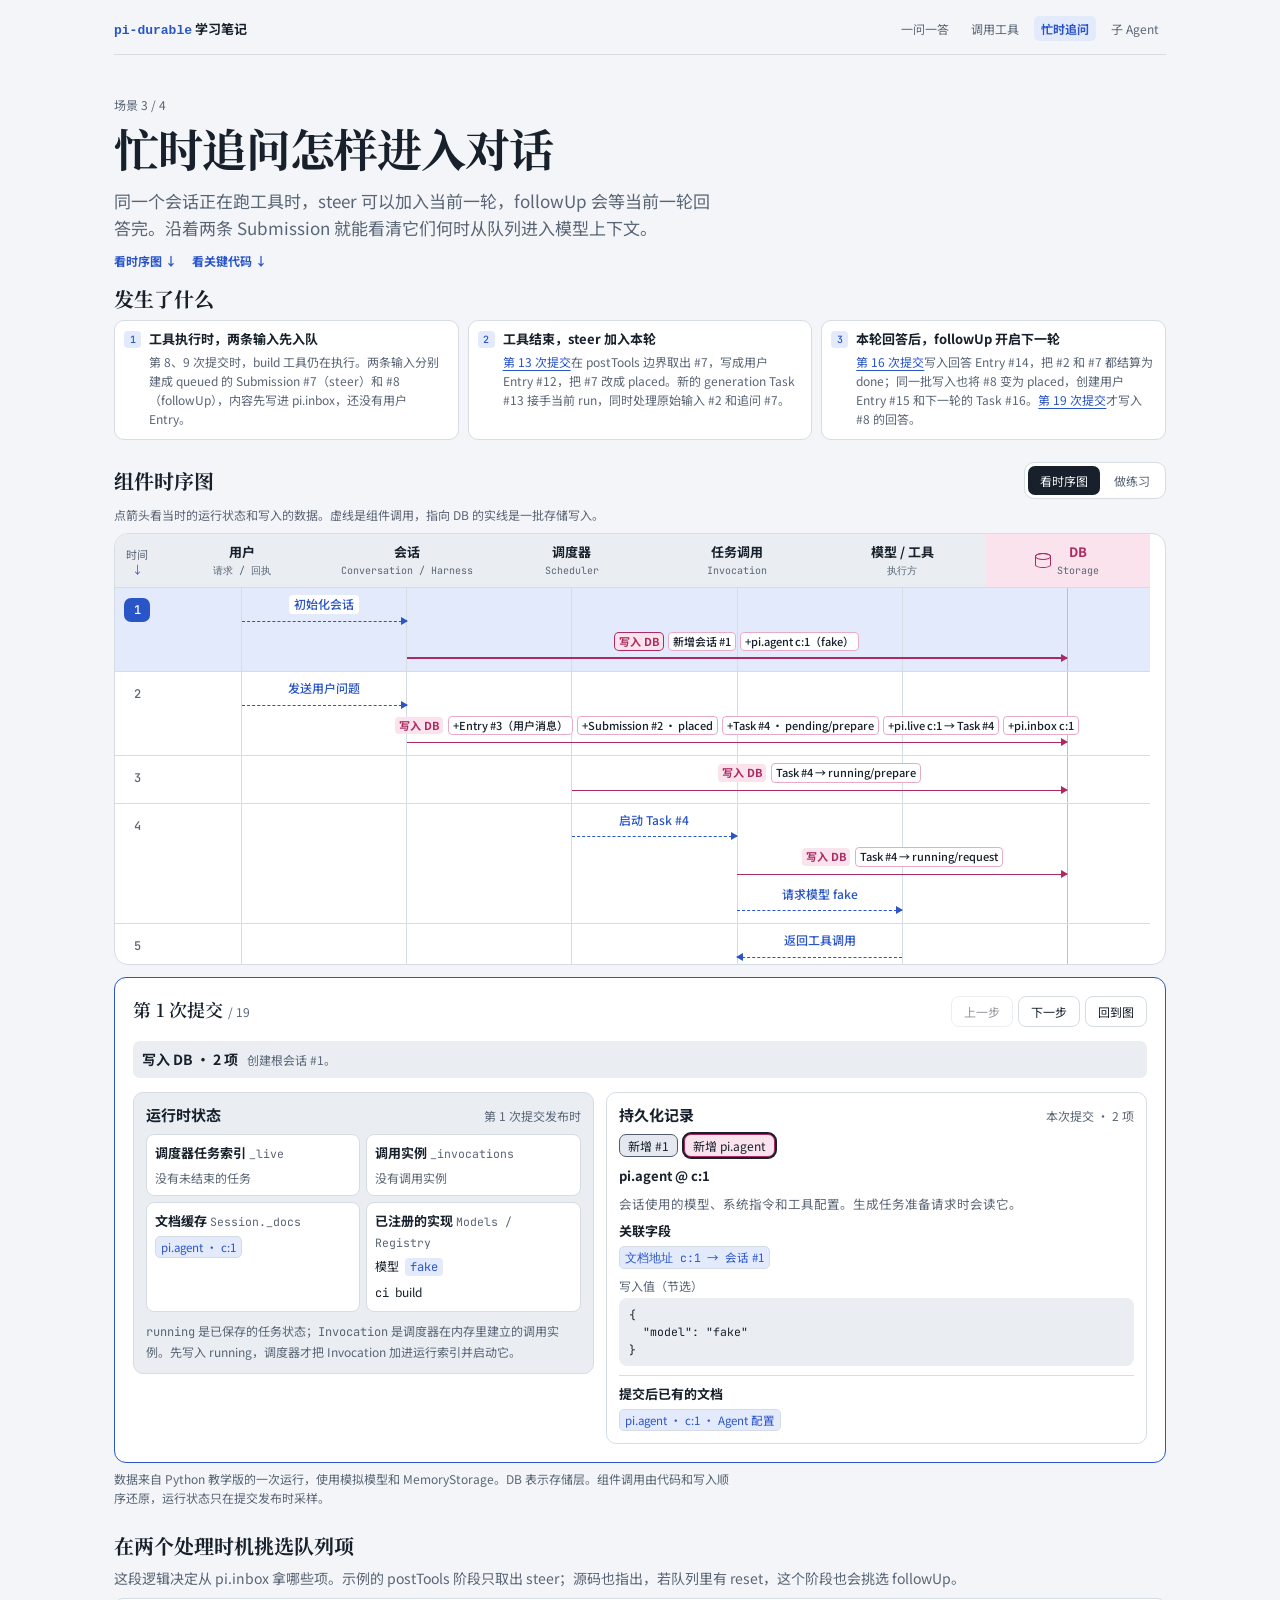
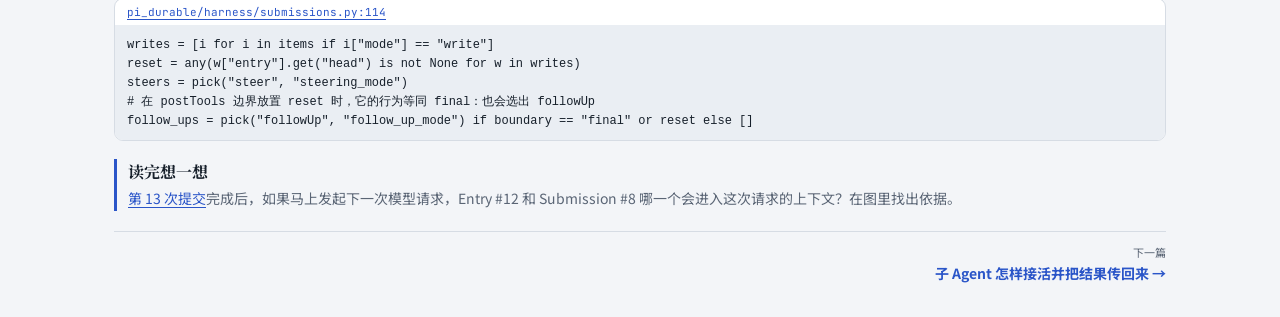
==== busy-inbox/index.html @ ad15a65d "Publish four pi-durable learning articles and component timelines" ====
<!doctype html>
<html lang="zh-CN">
<head>
  <meta charset="utf-8">
  <meta name="viewport" content="width=device-width, initial-scale=1">
  <meta name="description" content="同一个会话正在跑工具时，steer 可以加入当前一轮，followUp 会等当前一轮回答完。沿着两条 Submission 就能看清它们何时从队列进入模型上下文。">
  <title>忙时追问怎样进入对话 · pi-durable 学习笔记</title>
  <link rel="preconnect" href="https://fonts.googleapis.com">
  <link rel="preconnect" href="https://fonts.gstatic.com" crossorigin>
  <link rel="stylesheet" href="https://fonts.googleapis.com/css2?family=JetBrains+Mono:wght@400;500&family=Noto+Sans+SC:wght@400;500;700&family=Noto+Serif+SC:wght@600;700&display=swap">
  <link rel="stylesheet" href="../lesson.css">
  <script defer src="../lesson.js"></script>
</head>
<body data-scenario="inbox">
  <main class="app lesson">
    <div class="lesson-masthead">
      <a class="journey-title" href="../"><code>pi-durable</code> 学习笔记</a>
      <nav class="lesson-nav" aria-label="学习文章"><a href="../">一问一答</a><a href="../tool-call/">调用工具</a><a href="../busy-inbox/" aria-current="page">忙时追问</a><a href="../subagent/">子 Agent</a></nav>
    </div>
    <article>
      <header class="lesson-hero">
        <p class="lesson-count">场景 3 / 4</p>
        <h1>忙时追问怎样进入对话</h1>
        <p class="lesson-summary">同一个会话正在跑工具时，steer 可以加入当前一轮，followUp 会等当前一轮回答完。沿着两条 Submission 就能看清它们何时从队列进入模型上下文。</p>
        <div class="lesson-jumps"><a href="#timeline">看时序图 ↓</a><a href="#source">看关键代码 ↓</a></div>
      </header>
      <section class="lesson-story" aria-labelledby="story-heading">
        <h2 id="story-heading">发生了什么</h2>
        <ol><li><h3>工具执行时，两条输入先入队</h3><p>第 8、9 次提交时，build 工具仍在执行。两条输入分别建成 queued 的 Submission #7（steer）和 #8（followUp），内容先写进 pi.inbox，还没有用户 Entry。</p></li><li><h3>工具结束，steer 加入本轮</h3><p><a href="#timeline" data-act="article-step" data-q="13">第 13 次提交</a>在 postTools 边界取出 #7，写成用户 Entry #12，把 #7 改成 placed。新的 generation Task #13 接手当前 run，同时处理原始输入 #2 和追问 #7。</p></li><li><h3>本轮回答后，followUp 开启下一轮</h3><p><a href="#timeline" data-act="article-step" data-q="16">第 16 次提交</a>写入回答 Entry #14，把 #2 和 #7 都结算为 done；同一批写入也将 #8 变为 placed，创建用户 Entry #15 和下一轮的 Task #16。<a href="#timeline" data-act="article-step" data-q="19">第 19 次提交</a>才写入 #8 的回答。</p></li></ol>
      </section>
      <section class="lesson-timeline" id="timeline" aria-labelledby="timeline-heading">
        <div class="figure-head">
          <h2 id="timeline-heading">组件时序图</h2>
          <div class="seg" aria-label="时序图模式">
            <button type="button" data-act="mode" data-mode="learn" id="mode-learn">看时序图</button>
            <button type="button" data-act="mode" data-mode="quiz" id="mode-quiz">做练习</button>
          </div>
        </div>
        <p class="figure-guide">点箭头看当时的运行状态和写入的数据。虚线是组件调用，指向 DB 的实线是一批存储写入。</p>
        <div id="quiz"></div>
        <div class="flow-shell">
          <div id="sequence-scroll" class="sequence-scroll" role="region" aria-label="组件调用及 DB 写入时序" tabindex="0"><div class="sequence-inner" id="seq"></div></div>
          <div class="sequence-inspector" id="step-detail"></div>
        </div>
        <p class="source">数据来自 Python 教学版的一次运行，使用模拟模型和 MemoryStorage。DB 表示存储层。组件调用由代码和写入顺序还原，运行状态只在提交发布时采样。</p>
      </section>
      <section class="lesson-source" id="source" aria-labelledby="source-heading">
        <h2 id="source-heading">在两个处理时机挑选队列项</h2>
        <p>这段逻辑决定从 pi.inbox 拿哪些项。示例的 postTools 阶段只取出 steer；源码也指出，若队列里有 reset，这个阶段也会挑选 followUp。</p>
        <figure class="code-sample">
          <figcaption><a href="https://github.com/XingLiu0923/pi-durable-py/blob/7051583651d2053aea634a9970b3d3f05fd1b451/pi_durable/harness/submissions.py#L114-L118">pi_durable/harness/submissions.py:114</a></figcaption>
          <pre><code>writes = [i for i in items if i[&quot;mode&quot;] == &quot;write&quot;]
reset = any(w[&quot;entry&quot;].get(&quot;head&quot;) is not None for w in writes)
steers = pick(&quot;steer&quot;, &quot;steering_mode&quot;)
# 在 postTools 边界放置 reset 时，它的行为等同 final：也会选出 followUp
follow_ups = pick(&quot;followUp&quot;, &quot;follow_up_mode&quot;) if boundary == &quot;final&quot; or reset else []</code></pre>
        </figure>
      </section>
      <aside class="lesson-question">
        <h2>读完想一想</h2><p><a href="#timeline" data-act="article-step" data-q="13">第 13 次提交</a>完成后，如果马上发起下一次模型请求，Entry #12 和 Submission #8 哪一个会进入这次请求的上下文？在图里找出依据。</p>
      </aside>
      <nav class="lesson-footer" aria-label="继续学习"><a class="next-article" data-next-article href="../subagent/"><small>下一篇</small><strong>子 Agent 怎样接活并把结果传回来 →</strong></a></nav>
    </article>
  </main>
</body>
</html>
---- lesson.css ----
:root {
  --bg: #f3f5f8; --panel: #ffffff; --panel-2: #eaeef3; --zebra: #eceff4; --fg: #17202b; --muted: #5a6575; --line: #d6dce4; --msg: #7b8696;
  --accent: #2a55c8; --accent-soft: #e3eafb;
  --conv: #4f5c6e; --conv-soft: #e5e9ef; --conv-line: #bcc5d1;
  --sub: #a05a00; --sub-soft: #fbeedb; --sub-line: #e2be8a;
  --entry: #0b6f61; --entry-soft: #dcf1ec; --entry-line: #95cfc3;
  --task: #5240bd; --task-soft: #ebe8fb; --task-line: #bdb3ef;
  --doc: #ab2a61; --doc-soft: #fae3ec; --doc-line: #e8abc5;
  --ok: #1d7536; --ok-soft: #dff1e4; --bad: #b0261d; --bad-soft: #fae3e1;
  --font-ui: "Noto Sans SC", system-ui, -apple-system, "PingFang SC", "Microsoft YaHei", sans-serif;
  --font-display: "Noto Serif SC", "Songti SC", "STSong", serif;
  --font-mono: "JetBrains Mono", ui-monospace, SFMono-Regular, Menlo, Consolas, monospace;
  --axis: 26px; --card-h: 38px;
}
@media (prefers-color-scheme: dark) { :root:not([data-theme="light"]) {
  --bg: #10141a; --panel: #171d25; --panel-2: #1f2731; --zebra: #141a21; --fg: #e4e9f0; --muted: #99a5b4; --line: #2b3440; --msg: #7d8a9b;
  --accent: #8ba7ff; --accent-soft: #1d2947;
  --conv: #a9b3c0; --conv-soft: #232b36; --conv-line: #3d4756;
  --sub: #f0b35c; --sub-soft: #36290f; --sub-line: #6b4f22;
  --entry: #4cc4ae; --entry-soft: #112f29; --entry-line: #22594f;
  --task: #ab9dff; --task-soft: #251f43; --task-line: #463d7c;
  --doc: #f27caa; --doc-soft: #391a28; --doc-line: #6c2e4a;
  --ok: #72d28f; --ok-soft: #14301f; --bad: #ff8c82; --bad-soft: #391917; color-scheme: dark; } }
:root[data-theme="dark"] {
  --bg: #10141a; --panel: #171d25; --panel-2: #1f2731; --zebra: #141a21; --fg: #e4e9f0; --muted: #99a5b4; --line: #2b3440; --msg: #7d8a9b;
  --accent: #8ba7ff; --accent-soft: #1d2947;
  --conv: #a9b3c0; --conv-soft: #232b36; --conv-line: #3d4756;
  --sub: #f0b35c; --sub-soft: #36290f; --sub-line: #6b4f22;
  --entry: #4cc4ae; --entry-soft: #112f29; --entry-line: #22594f;
  --task: #ab9dff; --task-soft: #251f43; --task-line: #463d7c;
  --doc: #f27caa; --doc-soft: #391a28; --doc-line: #6c2e4a;
  --ok: #72d28f; --ok-soft: #14301f; --bad: #ff8c82; --bad-soft: #391917; color-scheme: dark; }

* { box-sizing: border-box; }
body { background: var(--bg); color: var(--fg); font-family: var(--font-ui); font-size: 14px; line-height: 1.6; }
body::before { content: ""; position: fixed; inset: 0 0 auto; height: env(safe-area-inset-top, 0px); z-index: 10; background: var(--bg); }
button { font: inherit; color: inherit; }
.app { max-width: 1360px; margin: 0 auto; padding-left: max(16px, env(safe-area-inset-left, 0px)); padding-right: max(16px, env(safe-area-inset-right, 0px)); padding-block: 22px 56px; }
.top { display: grid; gap: 14px; margin-bottom: 16px; }
.top h1 { font-family: var(--font-display); font-weight: 700; font-size: 28px; line-height: 1.25; margin: 0; text-wrap: balance; }
.lede { margin: 4px 0 0; color: var(--muted); max-width: 72ch; }
.controls { display: flex; flex-wrap: wrap; gap: 10px 16px; align-items: center; }
.seg { display: inline-flex; flex-wrap: wrap; border: 1px solid var(--line); border-radius: 10px; padding: 3px; background: var(--panel); gap: 2px; }
.seg button { border: 0; background: transparent; padding: 5px 12px; border-radius: 7px; cursor: pointer; color: var(--muted); }
.seg button[aria-pressed="true"] { background: var(--fg); color: var(--bg); }
button:focus-visible { outline: 2px solid var(--accent); outline-offset: 2px; }
.howto { display: flex; flex-wrap: wrap; gap: 6px 18px; font-size: 12.5px; color: var(--muted); }
.howto span { display: inline-flex; gap: 6px; align-items: center; }
.sw { width: 22px; height: 12px; border-radius: 4px; display: inline-block; border: 1px solid var(--task); }
.sw.new { background: var(--task-soft); } .sw.upd { background: var(--panel); } .sw.ret { border-style: dashed; border-color: var(--msg); background: transparent; }

.intro { margin: 0 0 14px; color: var(--fg); max-width: 90ch; }
.quiz { background: var(--panel); border: 1px solid var(--line); border-radius: 14px; padding: 14px 16px; display: grid; gap: 10px; margin-bottom: 16px; }
.qhead { display: flex; flex-wrap: wrap; gap: 6px 14px; color: var(--muted); font-size: 12.5px; }
.qprompt { margin: 0; font-size: 16px; font-weight: 500; max-width: 80ch; }
.opts { display: grid; gap: 6px; max-width: 80ch; }
.opt { display: flex; gap: 8px; align-items: flex-start; border: 1px solid var(--line); background: var(--panel); border-radius: 9px; padding: 6px 10px; cursor: pointer; }
.opt input { margin-top: 5px; }
.opt.right { border-color: var(--ok); background: var(--ok-soft); }
.opt.wrong { border-color: var(--bad); background: var(--bad-soft); }
.err { color: var(--bad); font-size: 13px; margin: 0; }
.fb { border-radius: 10px; padding: 9px 12px; max-width: 80ch; font-size: 13.5px; border: 1px solid; }
.fb.ok { background: var(--ok-soft); border-color: var(--ok); } .fb.no { background: var(--bad-soft); border-color: var(--bad); }
.fb b { font-weight: 500; }
.row { display: flex; gap: 8px; flex-wrap: wrap; align-items: center; }
.btn { border: 1px solid var(--line); background: var(--panel); border-radius: 8px; padding: 5px 12px; cursor: pointer; }
.btn:hover { border-color: var(--muted); }
.btn.primary { background: var(--fg); color: var(--bg); border-color: var(--fg); }
.hint { color: var(--muted); font-size: 13px; }

.c0 { --lc: var(--conv-line); --hc: var(--conv); --hs: var(--conv-soft); }
.c1 { --lc: var(--sub-line); --hc: var(--sub); --hs: var(--sub-soft); }
.c2 { --lc: var(--entry-line); --hc: var(--entry); --hs: var(--entry-soft); }
.c3 { --lc: var(--task-line); --hc: var(--task); --hs: var(--task-soft); }
.c4 { --lc: var(--doc-line); --hc: var(--doc); --hs: var(--doc-soft); }
.det { grid-column: 1 / -1; background: var(--panel); border: 1px solid var(--line); border-radius: 12px; margin: 4px 0 12px; padding: 14px 16px; display: grid; gap: 10px; position: relative; z-index: 4; }
.det .dh { display: flex; flex-wrap: wrap; gap: 6px 12px; align-items: baseline; }
.det .dh b { font-family: var(--font-display); font-weight: 600; font-size: 16px; }
.det .dh span { color: var(--muted); font-size: 12.5px; }
.det .note { margin: 0; max-width: 95ch; }
.det .atoms { display: flex; flex-wrap: wrap; gap: 6px; align-items: center; font-size: 12.5px; }
.atom { border: 1px solid var(--hc); background: var(--panel); color: var(--fg); border-radius: 7px; padding: 1px 8px; cursor: pointer; font-size: 12px; }
.atom.new { background: var(--hs); } .atom.ret { border-style: dashed; border-color: var(--msg); color: var(--muted); }
.atom.on { box-shadow: 0 0 0 2px var(--fg); }
.det .what { font-weight: 500; }
.det .tip { color: var(--muted); font-size: 12.5px; margin: 0; }
.cols { display: grid; grid-template-columns: repeat(auto-fit, minmax(260px, 1fr)); gap: 12px; }
.cols .lb { font-size: 12px; color: var(--muted); margin-bottom: 3px; }
pre { margin: 0; font-family: var(--font-mono); font-size: 11.5px; line-height: 1.5; white-space: pre-wrap; overflow-wrap: anywhere; background: var(--panel-2); border-radius: 8px; padding: 8px 10px; }
[hidden] { display: none !important; }
.source { margin: 6px 0 0; color: var(--muted); font-size: 12px; max-width: 88ch; }
@media (max-width: 540px) { .app { padding-inline: 8px; } }
.inspector { padding: clamp(10px, 2cqw, 18px); min-width: 0; gap: 14px; border-color: var(--accent); }
.inspector-header, .pane-title, .record-title { display: flex; justify-content: space-between; align-items: baseline; gap: 8px 14px; flex-wrap: wrap; }
.inspector-header > div:first-child { flex: 1 1 380px; }
.inspector-header h2 { margin: 0 0 3px; font: 600 18px/1.4 var(--font-display); }
.inspector-header h2 span, .pane-title > span, .record-title > span { color: var(--muted); font: 400 12px/1.5 var(--font-ui); }
.inspector-header p { margin: 0; color: var(--muted); max-width: 83ch; }
.observer-nav { display: flex; flex-wrap: wrap; align-items: center; gap: 5px; }
.observer-nav button { font-size: 12px; }
.observer-nav button:disabled { opacity: .46; cursor: default; }
.observe-grid { display: grid; grid-template-columns: minmax(0, .92fr) minmax(0, 1.08fr); align-items: start; gap: 12px; }
.observe-pane { min-width: 0; display: grid; align-content: start; gap: 9px; border: 1px solid var(--line); border-radius: 10px; padding: 12px; }
.runtime-pane { background: var(--panel-2); }
.storage-pane { background: var(--panel); }
.pane-title h3 { margin: 0; font-size: 15px; font-weight: 700; }
.inspector h4 { margin: 0; font-size: 13px; font-weight: 700; }
.inspector h4 code { font-size: 11.5px; font-weight: 400; color: var(--muted); }
.inspector code { font-family: var(--font-mono); overflow-wrap: anywhere; }
.inspector :is(.muted, .micro, .pane-note, .model-names) { margin: 0; font-size: 12px; }
.inspector :is(.muted, .micro, .pane-note) { color: var(--muted); }
.runtime-grid { display: grid; gap: 6px; grid-template-columns: repeat(2, minmax(0, 1fr)); }
.runtime-item { min-width: 0; border: 1px solid var(--line); background: var(--panel); padding: 8px; border-radius: 8px; display: grid; align-content: start; gap: 4px; }
.runtime-item ul { margin: 0; list-style: none; padding: 0; display: grid; gap: 4px; }
.runtime-item li { display: flex; gap: 3px 6px; align-items: baseline; flex-wrap: wrap; font-size: 12px; overflow-wrap: anywhere; }
.model-names code { background: var(--accent-soft); color: var(--accent); padding: 1px 5px; margin-left: 3px; border-radius: 4px; }
.ref-list { display: flex; flex-wrap: wrap; gap: 5px; }
.ref, .cache-key { box-sizing: border-box; max-width: 100%; display: inline-flex; align-items: baseline; flex-wrap: wrap; gap: 2px 6px; font-size: 11.5px; }
.ref { border: 1px solid var(--line); background: var(--accent-soft); color: var(--accent); border-radius: 5px; padding: 1px 5px; text-align: left; cursor: pointer; overflow-wrap: anywhere; }
.ref:hover { border-color: var(--accent); }
.record-view { min-width: 0; display: grid; gap: 7px; }
.record-view:focus-visible { outline: 2px solid var(--accent); outline-offset: 3px; border-radius: 4px; }
.record-view .cols { grid-template-columns: repeat(auto-fit, minmax(min(100%, 185px), 1fr)); }
.relations, .document-links { display: grid; gap: 4px; }
.document-links { border-top: 1px solid var(--line); padding-top: 8px; }
@container (max-width: 700px) { .observe-grid { grid-template-columns: 1fr; } }
@container (max-width: 380px) { .runtime-grid { grid-template-columns: 1fr; } }
.flow-shell { container-type: inline-size; --gutter: 44px; display: grid; gap: 12px; }
.sequence-scroll { border: 1px solid var(--line); border-radius: 14px; overflow: auto; max-height: max(290px, 48vh); background: var(--panel); scrollbar-gutter: stable; }
.sequence-inner { min-width: 330px; }
.sequence-head, .sequence-group { display: grid; grid-template-columns: var(--gutter) minmax(0, 1fr); }
.sequence-head { position: sticky; inset-block-start: 0; z-index: 5; border-bottom: 1px solid var(--line); background: var(--panel-2); }
.message-grid, .message-row { display: grid; grid-template-columns: repeat(6, minmax(0, 1fr)); }
.sequence-time { color: var(--muted); font-size: 11px; display: grid; justify-items: center; align-content: center; gap: 1px; }
.sequence-time span { color: var(--accent); line-height: 1; }
.participant { padding: 10px 4px; min-width: 0; text-align: center; display: flex; justify-content: center; align-items: center; gap: 6px; }
.participant strong, .participant small { display: block; line-height: 1.25; }
.participant strong { font-weight: 700; font-size: 13px; }
.participant small { margin-top: 4px; overflow-wrap: anywhere; color: var(--muted); font: 10px/1.3 var(--font-mono); }
.participant-short { display: none; }
.participant-storage { color: var(--doc); background: var(--doc-soft); }
.db-icon { position: relative; height: 15px; width: 16px; flex: 0 0 16px; border: 1px solid currentColor; border-radius: 50% / 20%; }
.db-icon::after { position: absolute; content: ""; height: 5px; top: -1px; left: -1px; right: -1px; border: 1px solid currentColor; border-radius: 50%; }
.sequence-group:not(:last-child) { border-bottom: 1px solid var(--line); }
.sequence-group.current-group { background: var(--accent-soft); }
.step-gutter { display: flex; justify-content: center; align-items: flex-start; padding-top: 10px; }
.step-number { display: grid; place-items: center; min-width: 26px; height: 24px; padding: 0 4px; font: 500 12px/1 var(--font-mono); color: var(--muted); }
.current-group .step-number { border-radius: 7px; background: var(--accent); color: var(--panel); }
.group-messages { position: relative; padding-block: 3px 6px; display: grid; gap: 0; }
.lifelines { position: absolute; inset: 0; pointer-events: none; }
.lifelines span { background: linear-gradient(var(--line), var(--line)) center / 1px 100% no-repeat; }
.lifelines .storage-lifeline { background-image: linear-gradient(var(--doc-line), var(--doc-line)); }
.message-row { position: relative; }
.message { position: relative; grid-column: var(--line-start) / var(--line-end); background: transparent; border: 0; padding: 2px 3px 12px; margin: 0; min-width: 0; border-radius: 6px; cursor: pointer; text-align: center; color: var(--accent); }
.message:focus-visible { outline-offset: -2px; }
.message-line { position: absolute; pointer-events: none; bottom: 6px; left: var(--edge); right: var(--edge); border-top: 1.5px solid currentColor; }
.runtime-message .message-line { border-top-style: dashed; }
.message-line::after { position: absolute; right: -1px; top: -4.75px; content: ""; width: 0; height: 0; border-top: 4px solid transparent; border-bottom: 4px solid transparent; border-left: 7px solid currentColor; }
.reversed .message-line::after { left: -1px; right: auto; transform: rotate(180deg); }
.message-content { display: flex; justify-content: center; align-items: baseline; flex-wrap: wrap; gap: 2px 5px; padding: 2px 5px; max-width: 100%; margin: 0 auto; }
.runtime-label { padding: 0 5px; background: var(--panel); border-radius: 4px; font: 500 12px/1.55 var(--font-ui); }
.store-message { color: var(--doc); }
.write-tags { display: inline-flex; flex-wrap: wrap; justify-content: center; gap: 2px 4px; min-width: 0; max-width: 100%; }
.write-tag, .commit-label { padding: 1px 4px; border-radius: 4px; font: 500 11px/1.4 var(--font-ui); overflow-wrap: anywhere; max-width: 100%; }
.write-tag { background: var(--panel); border: 1px solid var(--doc-line); color: var(--fg); }
.write-cleanup { border-style: dashed; color: var(--muted); }
.commit-label { background: var(--doc-soft); white-space: nowrap; font-weight: 700; }
.message:hover .runtime-label, .message[aria-pressed="true"] .runtime-label { background: var(--accent-soft); box-shadow: 0 0 0 1px currentColor; }
.store-message:hover .commit-label, .store-message[aria-pressed="true"] .commit-label { box-shadow: 0 0 0 1px currentColor; }
.message[aria-pressed="true"] .message-line { border-top-width: 2px; }
.sequence-empty { padding: 8px 15px; }
.sequence-inspector { scroll-margin-block-start: 10px; min-width: 0; }
.sequence-inspector .det.inspector { width: 100%; position: relative; margin: 0; }
.selection-context { margin: 0; display: flex; flex-wrap: wrap; align-items: baseline; gap: 2px 9px; padding: 7px 9px; background: var(--panel-2); border-radius: 7px; }
.selection-context b { flex: 0 1 auto; }
.selection-context > span { color: var(--muted); font-size: 12px; }
.snapshot-controls { display: flex; gap: 4px; flex-wrap: wrap; }
.snapshot-controls .btn { font-size: 11.5px; padding: 3px 6px; }
.snapshot-controls .btn[aria-pressed="true"] { border-color: var(--accent); background: var(--accent-soft); color: var(--accent); }
.pick-answer { outline: 2px solid var(--ok); outline-offset: 1px; }
@container (max-width: 600px) {
  .sequence-scroll { scrollbar-gutter: auto; }
  .flow-shell { --gutter: 28px; }
  .participant { padding: 8px 2px; }
  .participant strong { font-size: 11px; }
  .participant small, .participant-full, .db-icon { display: none; }
  .participant-short { display: inline; }
  .message-content { padding-inline: 1px; }
  .runtime-label, .write-tag, .commit-label { font-size: 10.5px; }
  .sequence-time { font-size: 9px; }
}
@media (max-width: 550px) { .sequence-head, .sequence-group { grid-template-columns: 28px minmax(0, 1fr); } }
body { margin: 0; }
.app.lesson { max-width: 1136px; padding: 0 clamp(14px, 4.2vw, 42px) 38px; }
.lesson :where(h1,h2,h3) { line-height: 1.35; }
.lesson :where(a) { color: var(--accent); text-underline-offset: 3px; }
.lesson-masthead { display: flex; align-items: baseline; justify-content: space-between; flex-wrap: wrap; gap: 8px 18px; padding: 16px 0 12px; border-bottom: 1px solid var(--line); }
.journey-title { color: var(--fg); font-size: 13px; font-weight: 700; text-decoration: none; }
.journey-title code { font-size: 13px; color: var(--accent); }
.lesson-nav { display: flex; flex-wrap: wrap; gap: 3px 8px; align-items: center; font-size: 12px; }
.lesson-nav a { padding: 3px 7px; border-radius: 5px; color: var(--muted); text-decoration: none; }
.lesson-nav a:hover { color: var(--accent); }
.lesson-nav [aria-current="page"] { background: var(--accent-soft); color: var(--accent); font-weight: 700; }
.lesson-hero { padding-block: clamp(19px, 4vw, 40px) 15px; }
.lesson-count { color: var(--muted); margin: 0 0 4px; font-size: 12px; }
.lesson-hero h1 { font-family: var(--font-display); font-size: clamp(29px, 5.5vw, 45px); margin: 0 0 8px; letter-spacing: -.025em; }
.lesson-summary { max-width: 68ch; margin: 0 0 10px; font-size: clamp(14px, 2.1vw, 17px); color: var(--muted); }
.lesson-jumps { display: flex; flex-wrap: wrap; gap: 6px 15px; font-size: 12px; }
.lesson-jumps a { text-decoration: none; font-weight: 700; }
.lesson h2 { font-family: var(--font-display); font-size: 20px; margin: 0 0 8px; }
.lesson-story { margin-bottom: 22px; }
.lesson-story ol { list-style: none; counter-reset: stage; display: grid; grid-template-columns: repeat(3, minmax(0, 1fr)); gap: 9px; margin: 0; padding: 0; }
.lesson-story li { position: relative; counter-increment: stage; background: var(--panel); border: 1px solid var(--line); border-radius: 10px; padding: 9px 11px 10px 34px; }
.lesson-story li::before { content: counter(stage); position: absolute; top: 10px; left: 9px; width: 17px; height: 17px; display: grid; place-items: center; border-radius: 4px; background: var(--accent-soft); color: var(--accent); font: 500 10px/1 var(--font-mono); }
.lesson-story h3 { margin: 0 0 4px; font-size: 13px; }
.lesson-story p { margin: 0; color: var(--muted); font-size: 12px; overflow-wrap: anywhere; }
.lesson-timeline, .lesson-source { scroll-margin-block-start: 12px; }
.figure-head { display: flex; align-items: center; justify-content: space-between; flex-wrap: wrap; gap: 6px 14px; }
.figure-head h2 { margin: 0; }
.figure-head .seg button { font-size: 12px; }
.figure-guide { color: var(--muted); font-size: 12px; margin: 6px 0 9px; }
.lesson .det h2 { margin: 0; font-size: 18px; }
.lesson-source { margin-top: 25px; }
.lesson-source > p, .lesson-question p { margin: 0 0 8px; color: var(--muted); }
.code-sample { background: var(--panel); border: 1px solid var(--line); border-radius: 9px; margin: 0; overflow: hidden; }
.code-sample figcaption { padding: 5px 12px; font: 11px/1.5 var(--font-mono); }
.code-sample pre { background: var(--panel-2); border-radius: 0; padding: 10px 12px; overflow-x: auto; white-space: pre; font-size: 12px; }
.lesson-question { margin-top: 18px; border-left: 3px solid var(--accent); padding: 2px 0 2px 11px; }
.lesson-question h2 { margin: 0 0 4px; font-size: 16px; }
.lesson-question p { margin: 0; }
.lesson-footer { margin-top: 20px; padding-top: 12px; border-top: 1px solid var(--line); display: flex; justify-content: flex-end; }
.next-article { display: grid; text-align: right; text-decoration: none; }
.next-article small { color: var(--muted); font-size: 11px; }
@media (max-width: 660px) {
  .lesson-story ol { grid-template-columns: 1fr; gap: 5px; }
  .lesson-story li { padding-block: 6px; }
  .lesson-story li::before { top: 7px; }
  .lesson-story h3 { margin-bottom: 1px; }
  .lesson-hero { padding-bottom: 10px; }
}
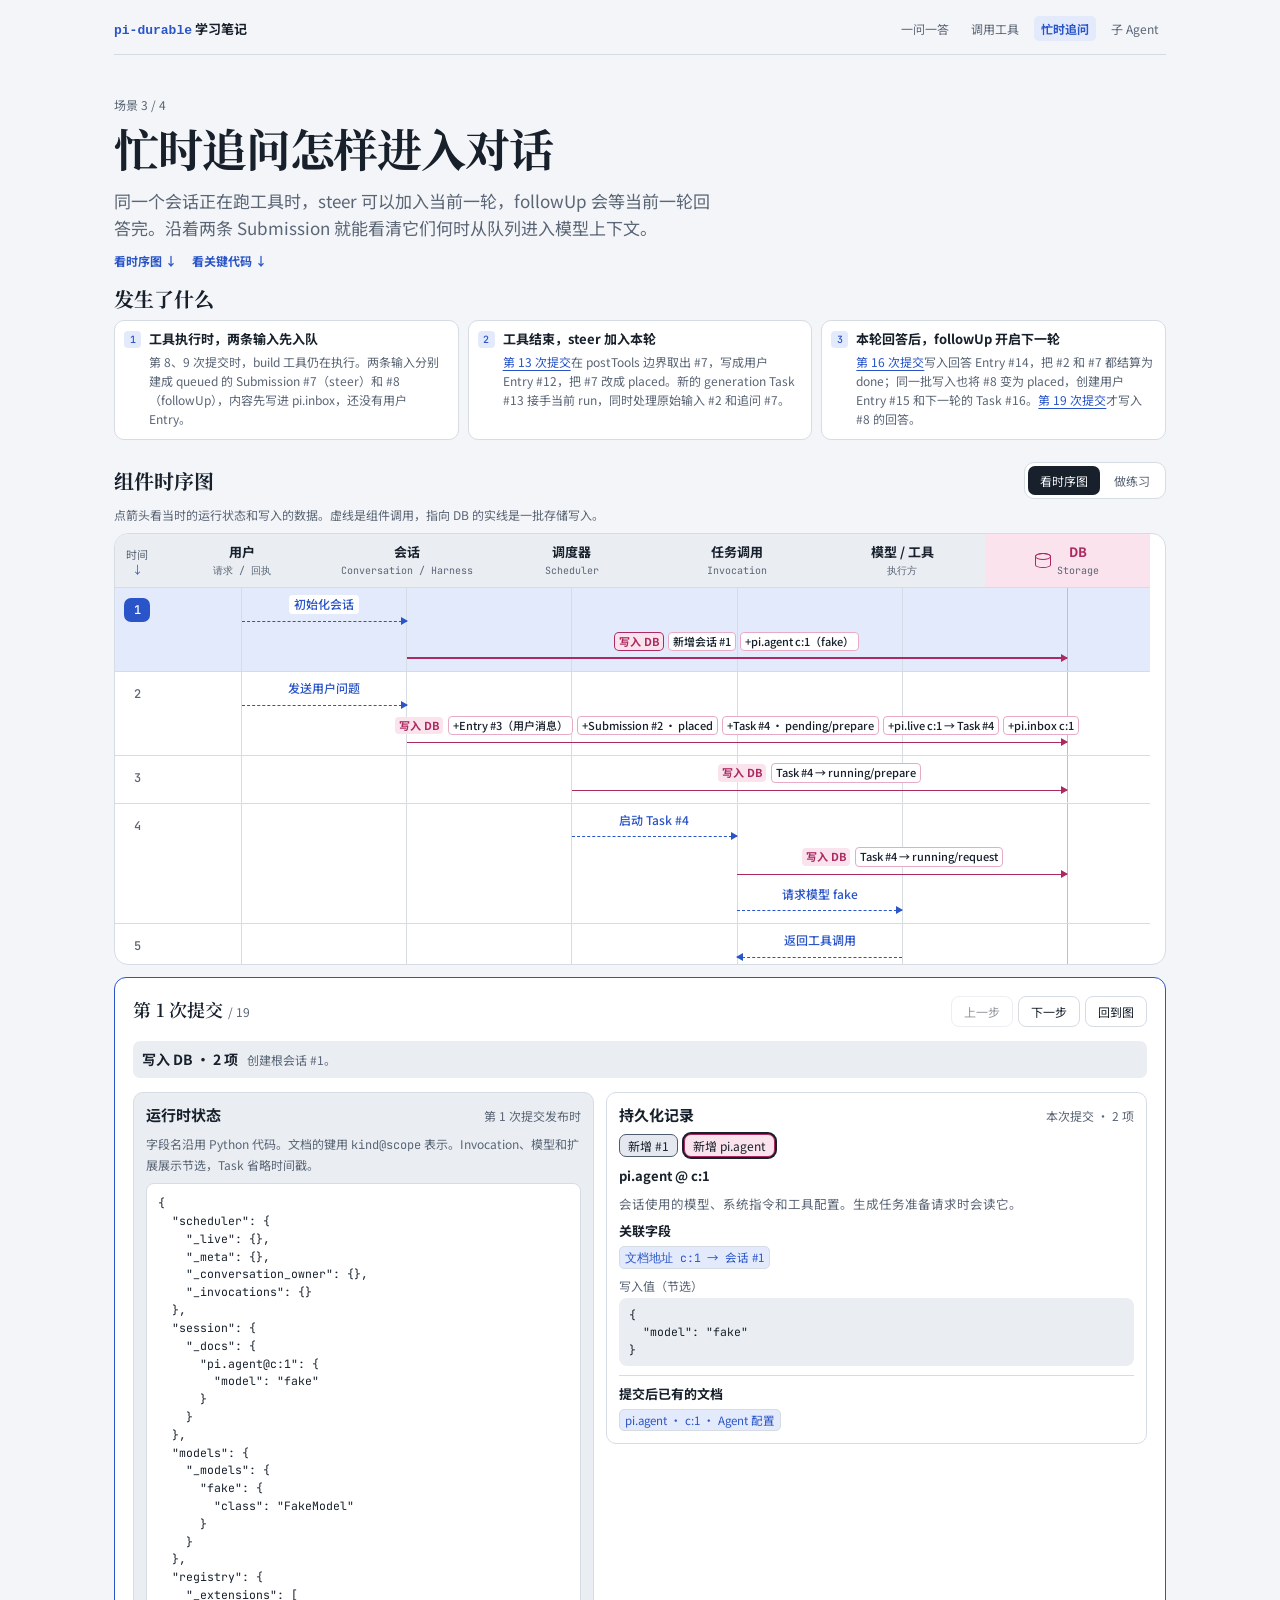
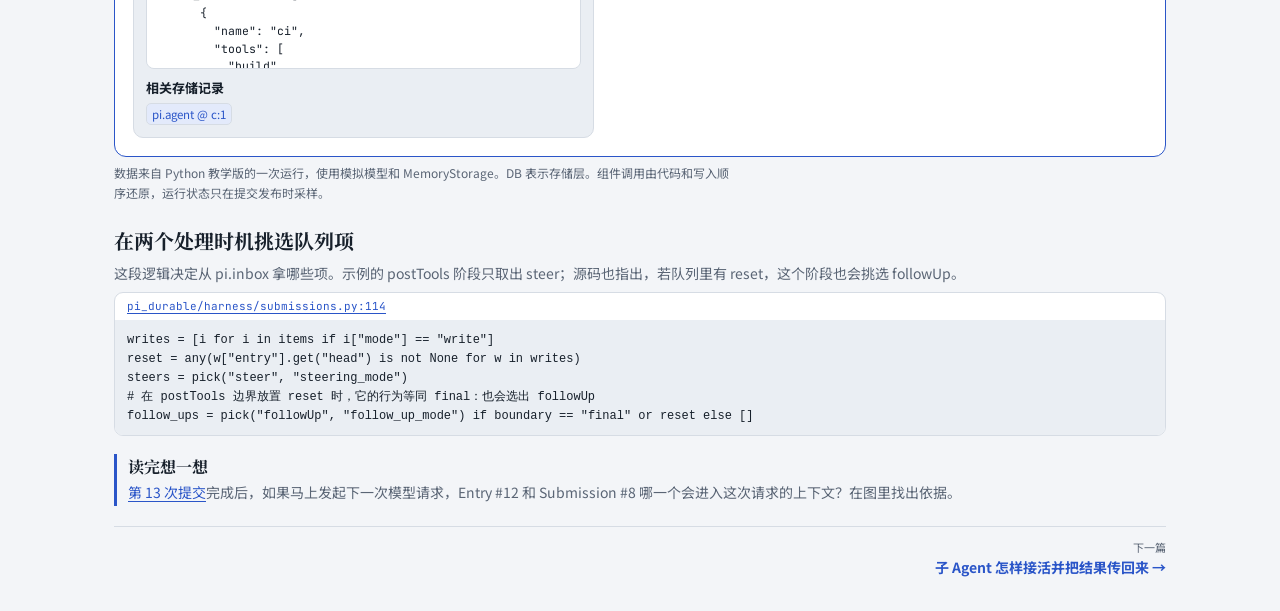
==== commit a81aa3f6: "Show recorded runtime snapshots as JSON" ====
--- a/busy-inbox/index.html
+++ b/busy-inbox/index.html
@@ -8,8 +8,8 @@
   <link rel="preconnect" href="https://fonts.googleapis.com">
   <link rel="preconnect" href="https://fonts.gstatic.com" crossorigin>
   <link rel="stylesheet" href="https://fonts.googleapis.com/css2?family=JetBrains+Mono:wght@400;500&family=Noto+Sans+SC:wght@400;500;700&family=Noto+Serif+SC:wght@600;700&display=swap">
-  <link rel="stylesheet" href="../lesson.css">
-  <script defer src="../lesson.js"></script>
+  <link rel="stylesheet" href="../lesson.css?v=runtime-json">
+  <script defer src="../lesson.js?v=runtime-json"></script>
 </head>
 <body data-scenario="inbox">
   <main class="app lesson">
--- a/lesson.css
+++ b/lesson.css
@@ -109,11 +109,6 @@
 .inspector code { font-family: var(--font-mono); overflow-wrap: anywhere; }
 .inspector :is(.muted, .micro, .pane-note, .model-names) { margin: 0; font-size: 12px; }
 .inspector :is(.muted, .micro, .pane-note) { color: var(--muted); }
-.runtime-grid { display: grid; gap: 6px; grid-template-columns: repeat(2, minmax(0, 1fr)); }
-.runtime-item { min-width: 0; border: 1px solid var(--line); background: var(--panel); padding: 8px; border-radius: 8px; display: grid; align-content: start; gap: 4px; }
-.runtime-item ul { margin: 0; list-style: none; padding: 0; display: grid; gap: 4px; }
-.runtime-item li { display: flex; gap: 3px 6px; align-items: baseline; flex-wrap: wrap; font-size: 12px; overflow-wrap: anywhere; }
-.model-names code { background: var(--accent-soft); color: var(--accent); padding: 1px 5px; margin-left: 3px; border-radius: 4px; }
 .ref-list { display: flex; flex-wrap: wrap; gap: 5px; }
 .ref, .cache-key { box-sizing: border-box; max-width: 100%; display: inline-flex; align-items: baseline; flex-wrap: wrap; gap: 2px 6px; font-size: 11.5px; }
 .ref { border: 1px solid var(--line); background: var(--accent-soft); color: var(--accent); border-radius: 5px; padding: 1px 5px; text-align: left; cursor: pointer; overflow-wrap: anywhere; }
@@ -124,7 +119,6 @@
 .relations, .document-links { display: grid; gap: 4px; }
 .document-links { border-top: 1px solid var(--line); padding-top: 8px; }
 @container (max-width: 700px) { .observe-grid { grid-template-columns: 1fr; } }
-@container (max-width: 380px) { .runtime-grid { grid-template-columns: 1fr; } }
 .flow-shell { container-type: inline-size; --gutter: 44px; display: grid; gap: 12px; }
 .sequence-scroll { border: 1px solid var(--line); border-radius: 14px; overflow: auto; max-height: max(290px, 48vh); background: var(--panel); scrollbar-gutter: stable; }
 .sequence-inner { min-width: 330px; }
@@ -238,3 +232,17 @@
   .lesson-story h3 { margin-bottom: 1px; }
   .lesson-hero { padding-bottom: 10px; }
 }
+.runtime-json {
+  min-width: 0;
+  max-height: clamp(240px, 54vh, 520px);
+  overflow: auto;
+  padding: 10px 11px;
+  border: 1px solid var(--line);
+  background: var(--panel);
+  line-height: 1.55;
+  tab-size: 2;
+}
+.runtime-json:focus-visible {
+  outline: 2px solid var(--accent);
+  outline-offset: 2px;
+}
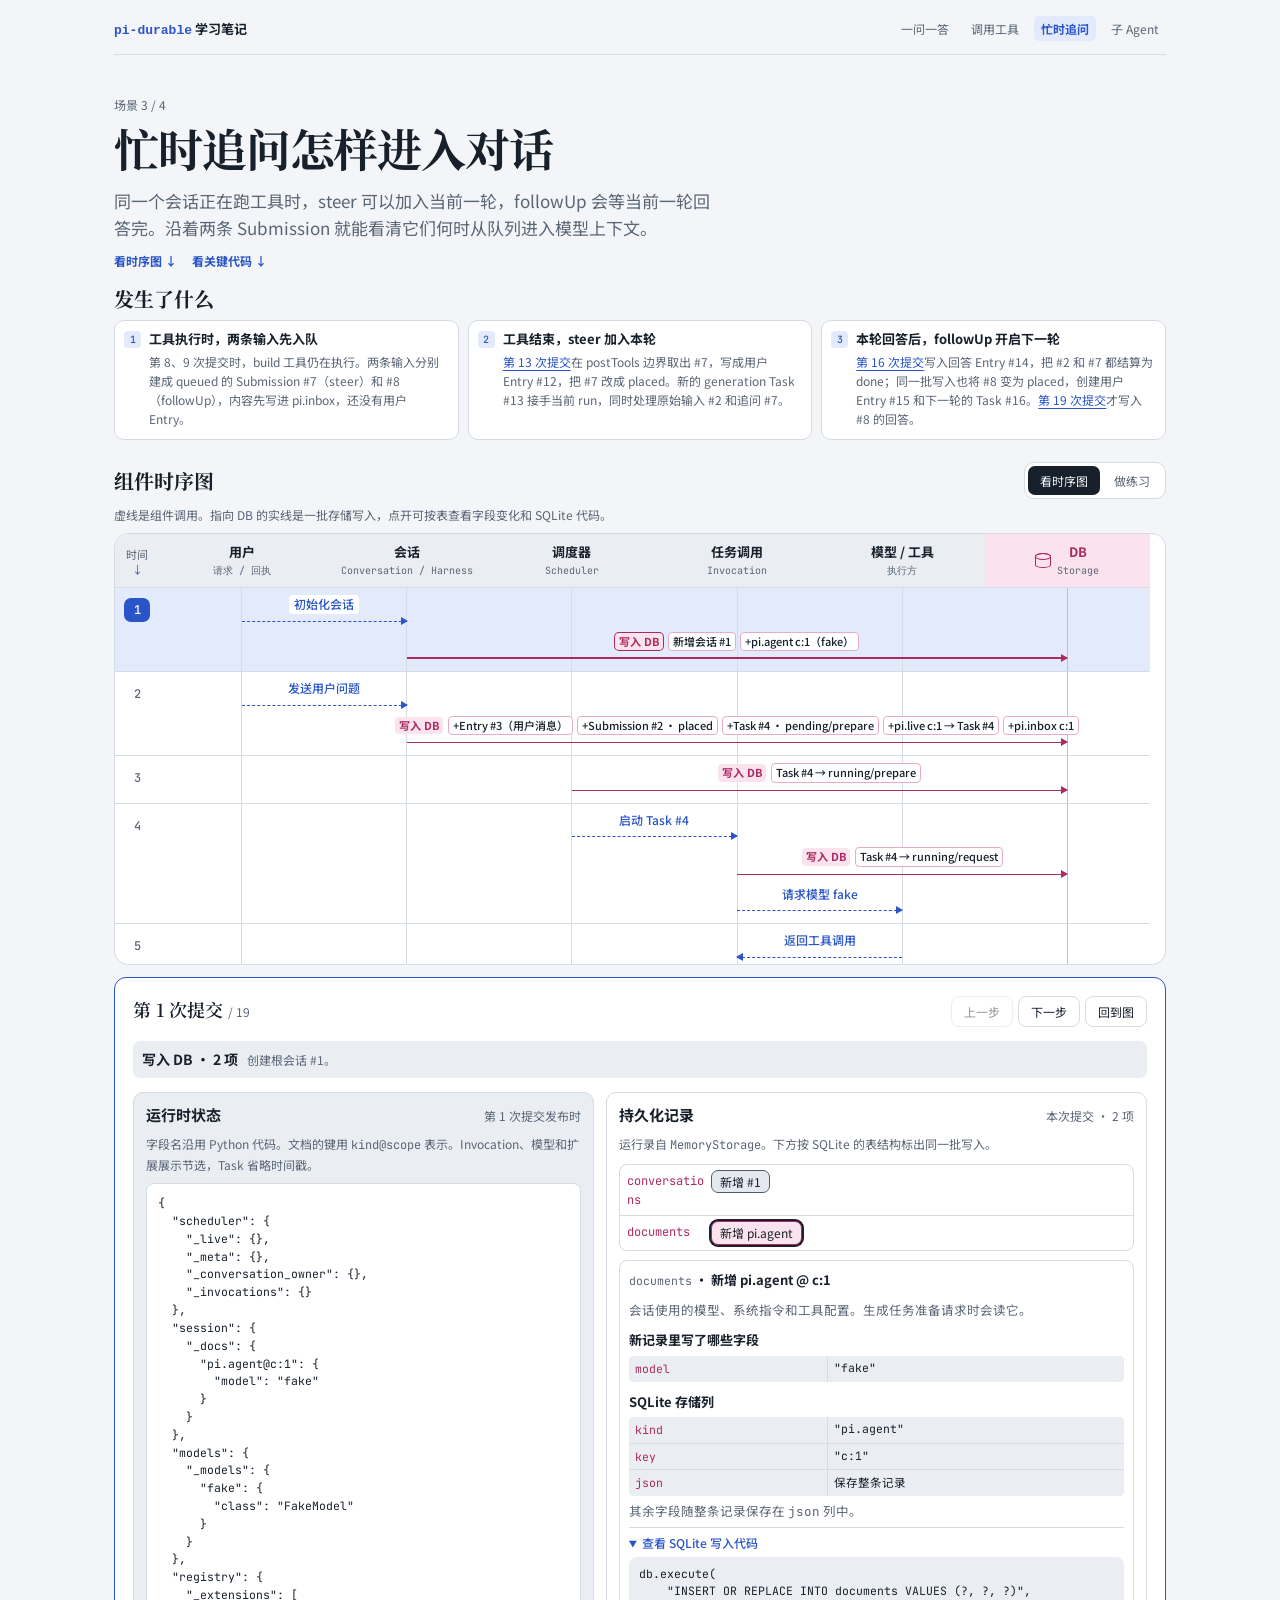
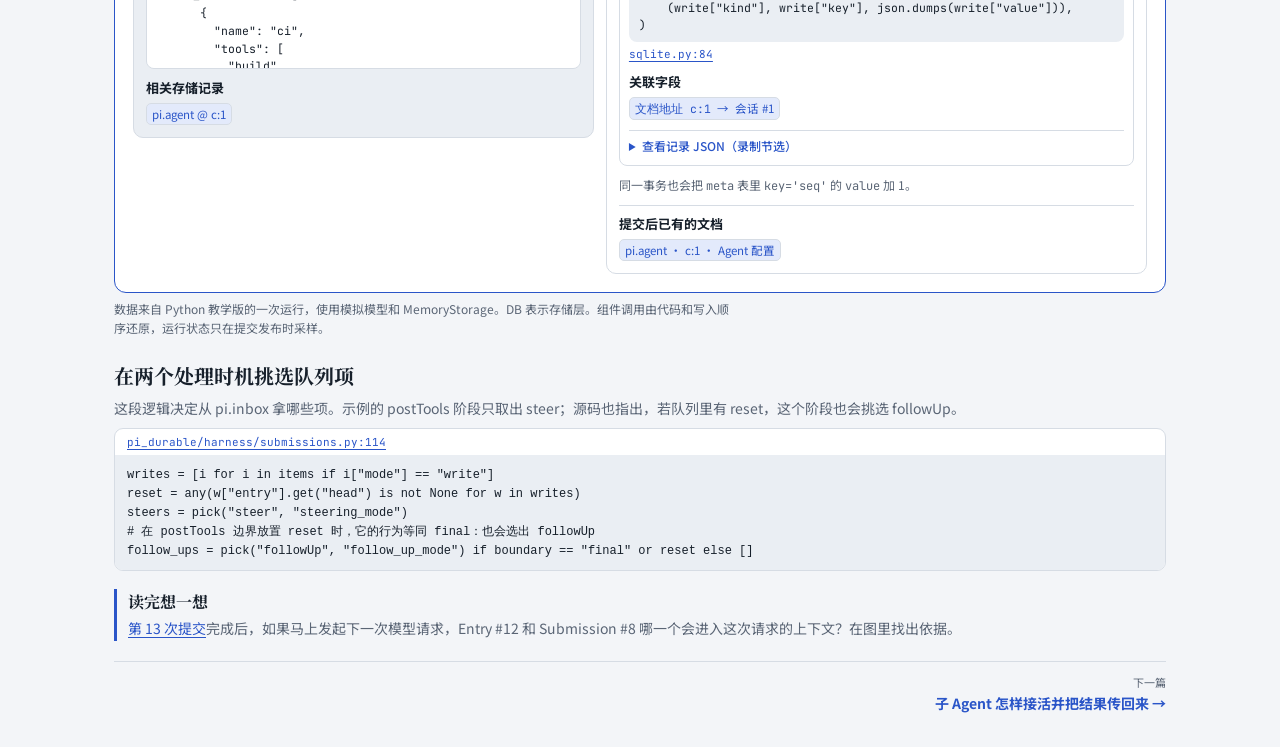
==== commit a37e8357: "Explain persisted fields and SQLite table writes" ====
--- a/busy-inbox/index.html
+++ b/busy-inbox/index.html
@@ -8,8 +8,8 @@
   <link rel="preconnect" href="https://fonts.googleapis.com">
   <link rel="preconnect" href="https://fonts.gstatic.com" crossorigin>
   <link rel="stylesheet" href="https://fonts.googleapis.com/css2?family=JetBrains+Mono:wght@400;500&family=Noto+Sans+SC:wght@400;500;700&family=Noto+Serif+SC:wght@600;700&display=swap">
-  <link rel="stylesheet" href="../lesson.css?v=runtime-json">
-  <script defer src="../lesson.js?v=runtime-json"></script>
+  <link rel="stylesheet" href="../lesson.css?v=storage-fields">
+  <script defer src="../lesson.js?v=storage-fields"></script>
 </head>
 <body data-scenario="inbox">
   <main class="app lesson">
@@ -36,7 +36,7 @@
             <button type="button" data-act="mode" data-mode="quiz" id="mode-quiz">做练习</button>
           </div>
         </div>
-        <p class="figure-guide">点箭头看当时的运行状态和写入的数据。虚线是组件调用，指向 DB 的实线是一批存储写入。</p>
+        <p class="figure-guide">虚线是组件调用。指向 DB 的实线是一批存储写入，点开可按表查看字段变化和 SQLite 代码。</p>
         <div id="quiz"></div>
         <div class="flow-shell">
           <div id="sequence-scroll" class="sequence-scroll" role="region" aria-label="组件调用及 DB 写入时序" tabindex="0"><div class="sequence-inner" id="seq"></div></div>
--- a/lesson.css
+++ b/lesson.css
@@ -246,3 +246,21 @@
   outline: 2px solid var(--accent);
   outline-offset: 2px;
 }
+.storage-groups { display: grid; gap: 1px; border: 1px solid var(--line); border-radius: 8px; overflow: hidden; background: var(--line); }
+.storage-group { display: grid; grid-template-columns: minmax(78px, 6.4em) minmax(0, 1fr); gap: 6px; align-items: start; background: var(--panel); padding: 5px 7px; font-size: 12px; }
+.storage-group > code { color: var(--doc); padding-top: 2px; }
+.storage-group .atoms { min-width: 0; gap: 4px; }
+.storage-group button { text-align: left; overflow-wrap: anywhere; }
+.storage-explanation { background: var(--panel); border: 1px solid var(--line); border-radius: 8px; padding: 9px; gap: 10px; }
+.storage-fields, .sqlite-section { display: grid; gap: 5px; }
+.field-list { display: grid; grid-template-columns: minmax(0, .9fr) minmax(0, 1.35fr); margin: 0; gap: 1px; border-radius: 5px; overflow: hidden; background: var(--line); font-size: 11.5px; }
+.field-list > * { margin: 0; background: var(--panel-2); padding: 3px 6px; min-width: 0; overflow-wrap: anywhere; }
+.field-list dt code { color: var(--doc); }
+.field-list dd { display: flex; flex-wrap: wrap; align-items: baseline; gap: 2px 4px; }
+.field-value { white-space: pre-wrap; overflow-wrap: anywhere; min-width: 0; }
+.field-arrow { color: var(--accent); }
+.sqlite-code { min-width: 0; border-top: 1px solid var(--line); font-size: 12px; padding-top: 5px; }
+.sqlite-code summary { cursor: pointer; color: var(--accent); font-weight: 500; }
+.sqlite-code[open] summary { margin-bottom: 5px; }
+.sqlite-code-body { display: grid; gap: 4px; }
+.sqlite-code .source-link { justify-self: start; font: 11px/1.5 var(--font-mono); }
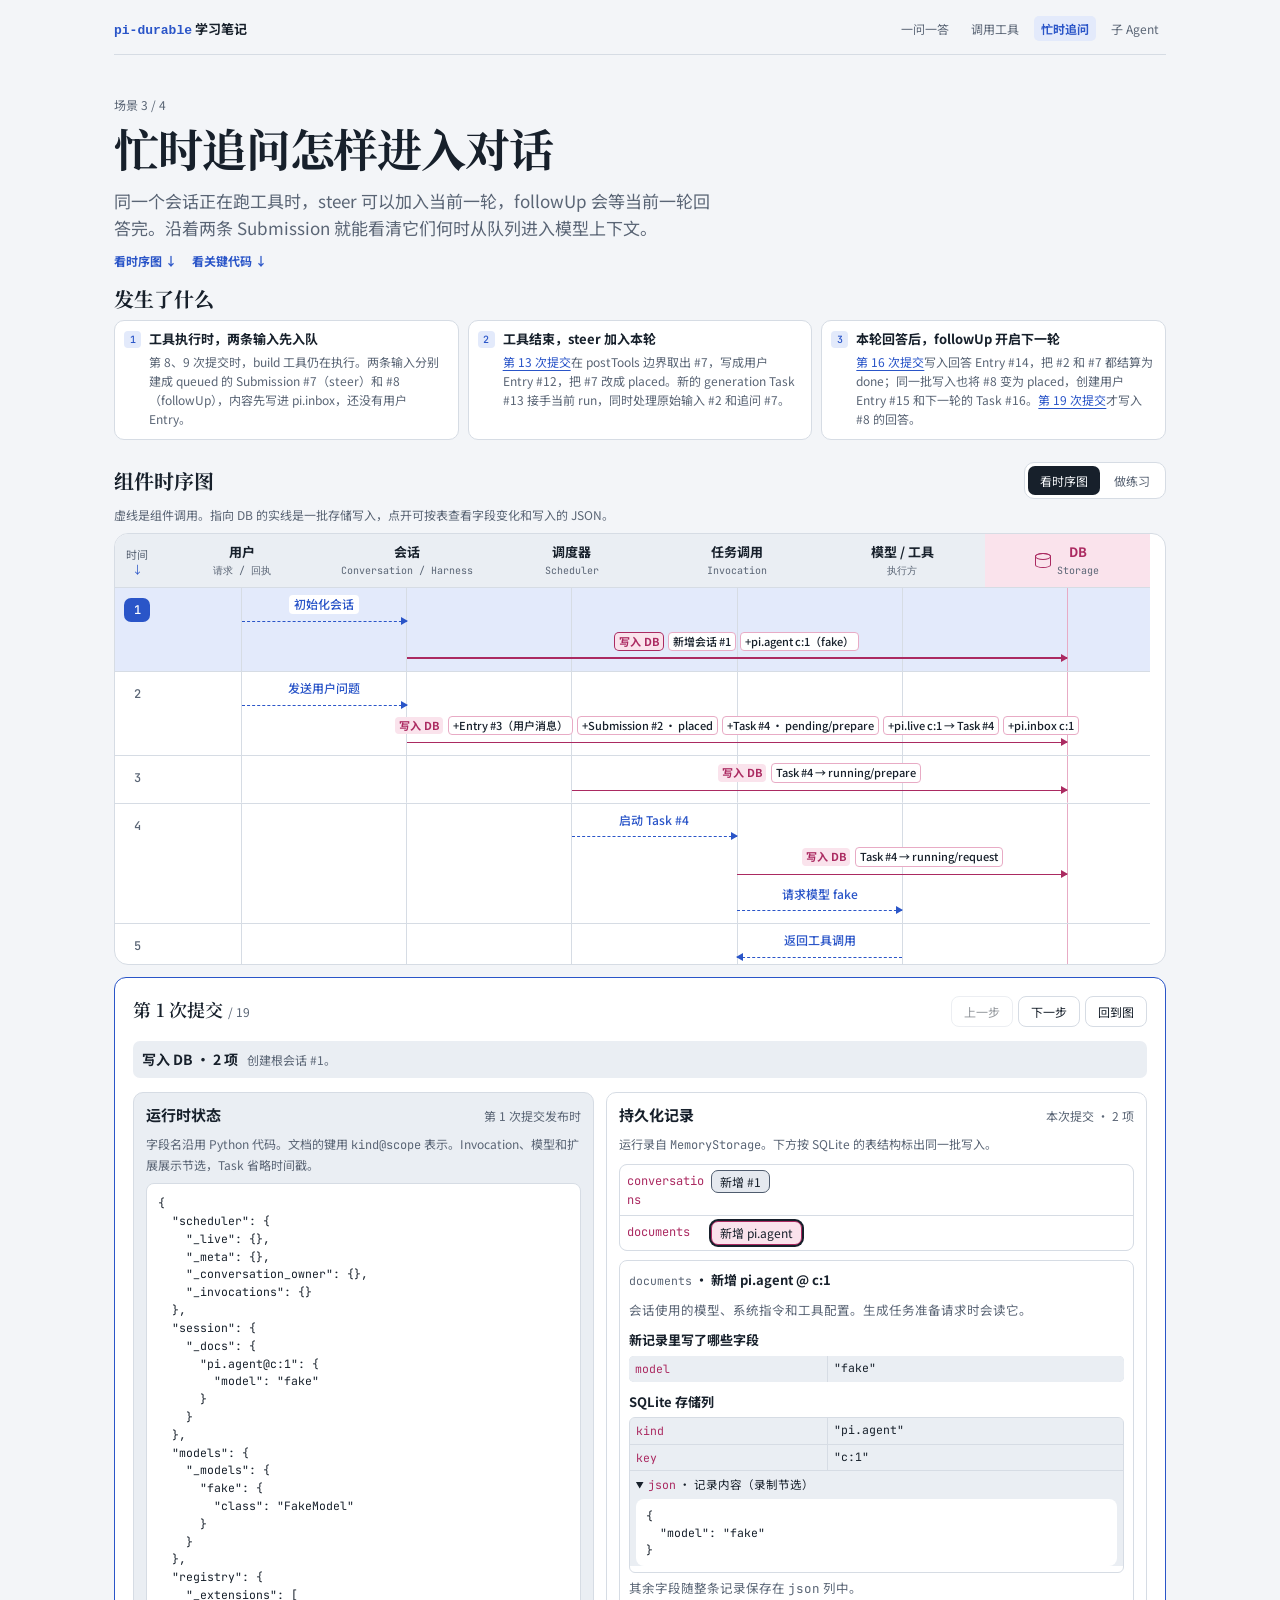
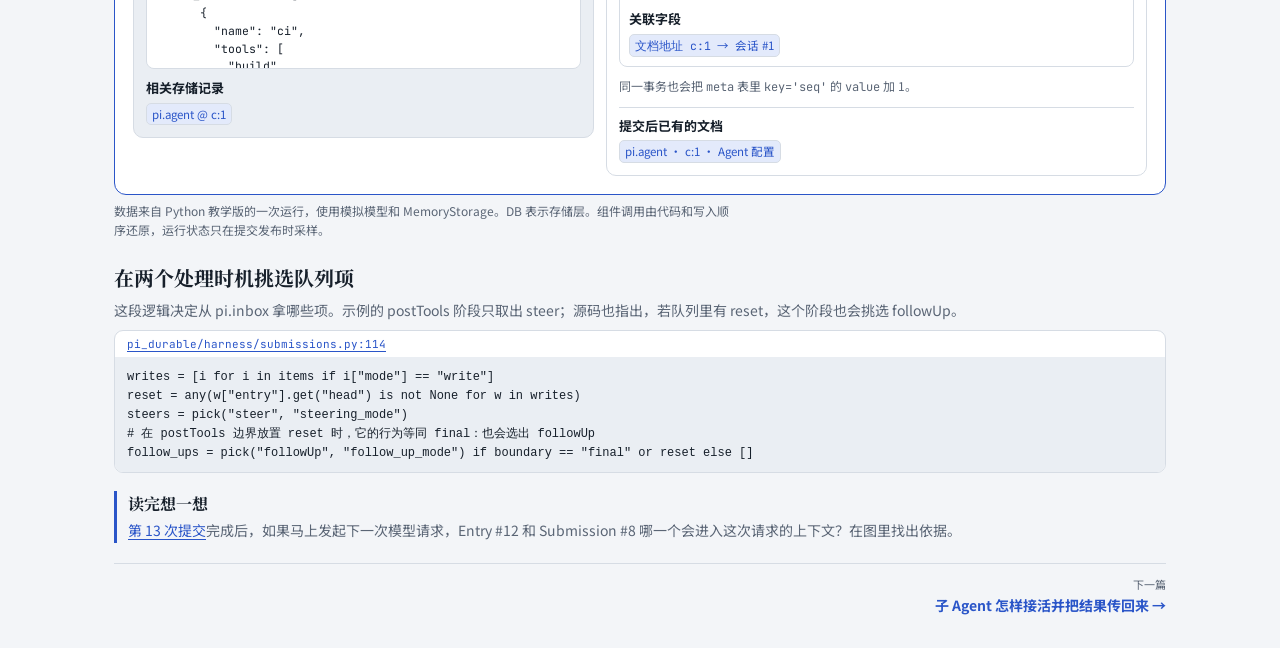
==== commit b9a97112: "Show expanded record JSON with SQLite columns" ====
--- a/busy-inbox/index.html
+++ b/busy-inbox/index.html
@@ -8,8 +8,8 @@
   <link rel="preconnect" href="https://fonts.googleapis.com">
   <link rel="preconnect" href="https://fonts.gstatic.com" crossorigin>
   <link rel="stylesheet" href="https://fonts.googleapis.com/css2?family=JetBrains+Mono:wght@400;500&family=Noto+Sans+SC:wght@400;500;700&family=Noto+Serif+SC:wght@600;700&display=swap">
-  <link rel="stylesheet" href="../lesson.css?v=storage-fields">
-  <script defer src="../lesson.js?v=storage-fields"></script>
+  <link rel="stylesheet" href="../lesson.css?v=storage-json">
+  <script defer src="../lesson.js?v=storage-json"></script>
 </head>
 <body data-scenario="inbox">
   <main class="app lesson">
@@ -36,7 +36,7 @@
             <button type="button" data-act="mode" data-mode="quiz" id="mode-quiz">做练习</button>
           </div>
         </div>
-        <p class="figure-guide">虚线是组件调用。指向 DB 的实线是一批存储写入，点开可按表查看字段变化和 SQLite 代码。</p>
+        <p class="figure-guide">虚线是组件调用。指向 DB 的实线是一批存储写入，点开可按表查看字段变化和写入的 JSON。</p>
         <div id="quiz"></div>
         <div class="flow-shell">
           <div id="sequence-scroll" class="sequence-scroll" role="region" aria-label="组件调用及 DB 写入时序" tabindex="0"><div class="sequence-inner" id="seq"></div></div>
--- a/lesson.css
+++ b/lesson.css
@@ -259,8 +259,9 @@
 .field-list dd { display: flex; flex-wrap: wrap; align-items: baseline; gap: 2px 4px; }
 .field-value { white-space: pre-wrap; overflow-wrap: anywhere; min-width: 0; }
 .field-arrow { color: var(--accent); }
-.sqlite-code { min-width: 0; border-top: 1px solid var(--line); font-size: 12px; padding-top: 5px; }
-.sqlite-code summary { cursor: pointer; color: var(--accent); font-weight: 500; }
-.sqlite-code[open] summary { margin-bottom: 5px; }
-.sqlite-code-body { display: grid; gap: 4px; }
-.sqlite-code .source-link { justify-self: start; font: 11px/1.5 var(--font-mono); }
+.sqlite-columns { min-width: 0; border: 1px solid var(--line); border-radius: 6px; overflow: hidden; }
+.sqlite-columns .field-list { border-radius: 0; }
+.sqlite-json { border-top: 1px solid var(--line); background: var(--panel-2); font-size: 11.5px; }
+.sqlite-json summary { cursor: pointer; padding: 4px 6px; }
+.sqlite-json summary code { color: var(--doc); }
+.sqlite-json pre { margin: 0 6px 6px; background: var(--panel); }
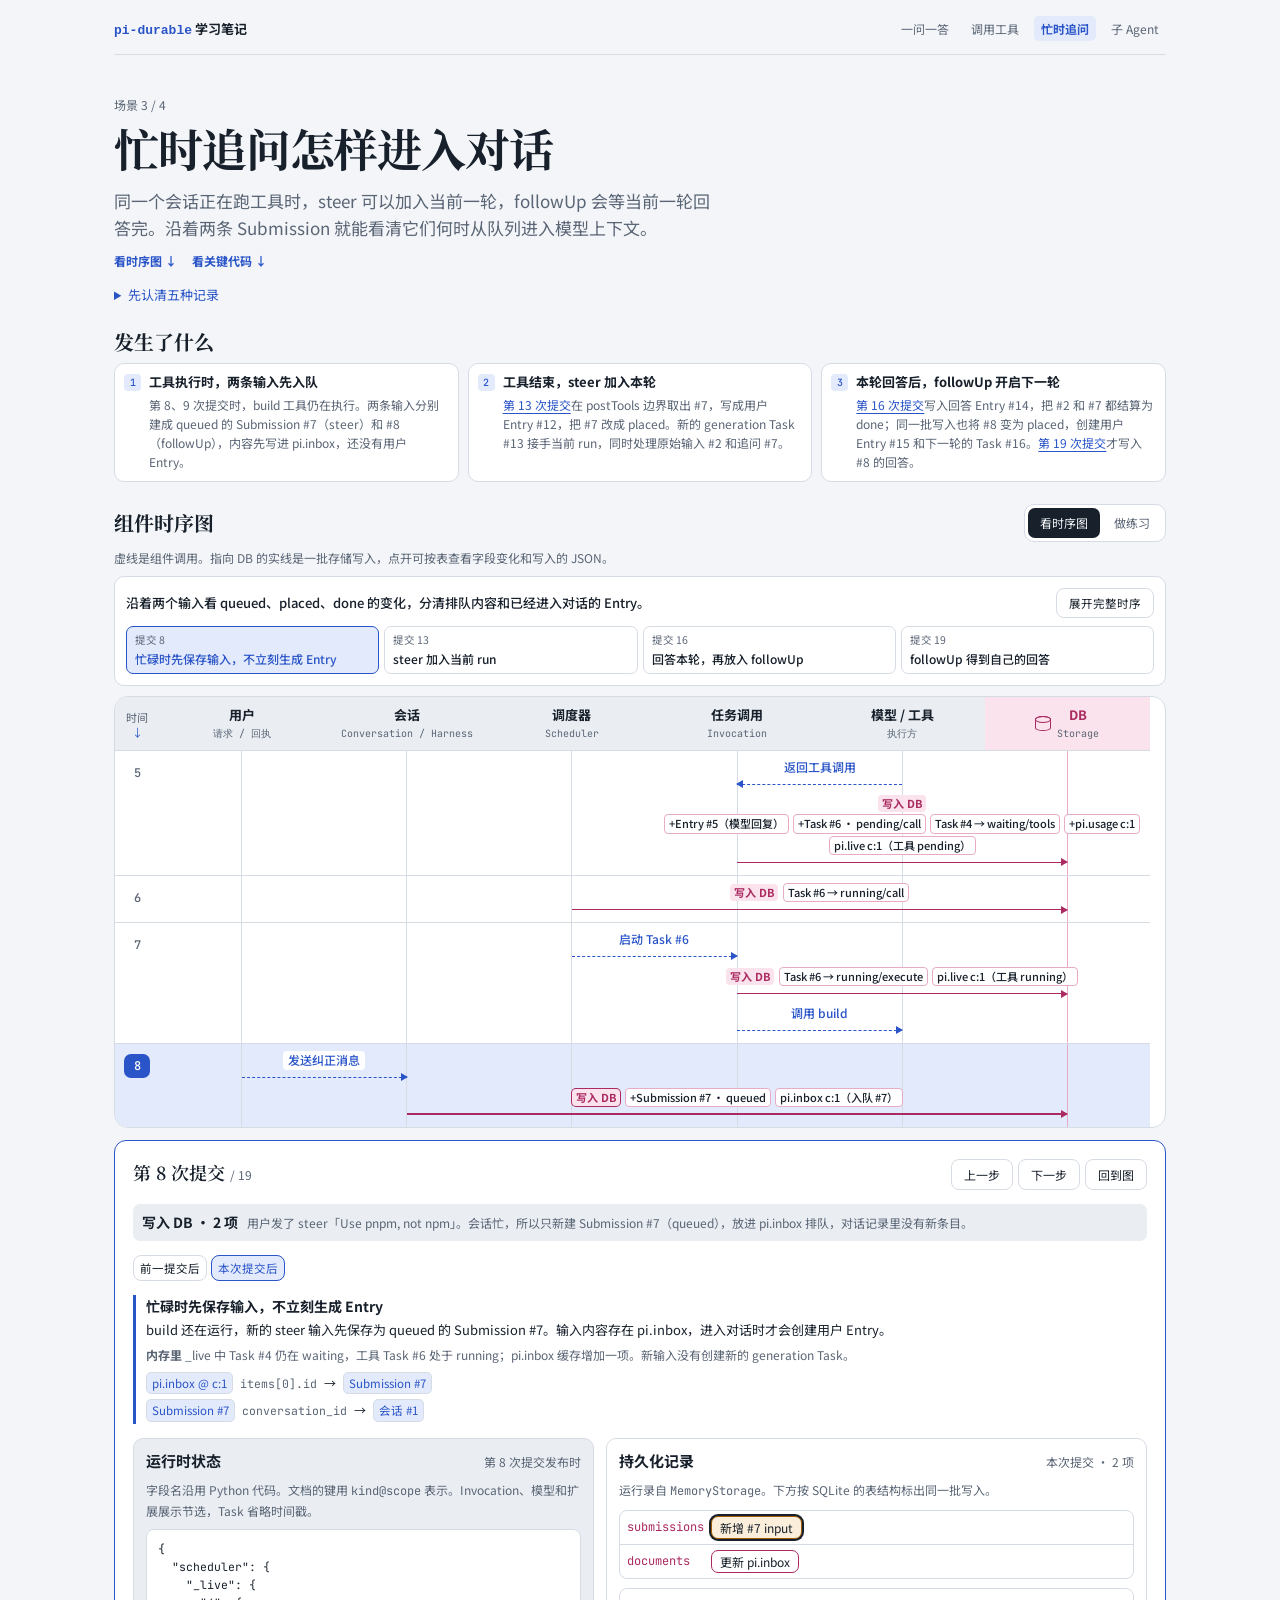
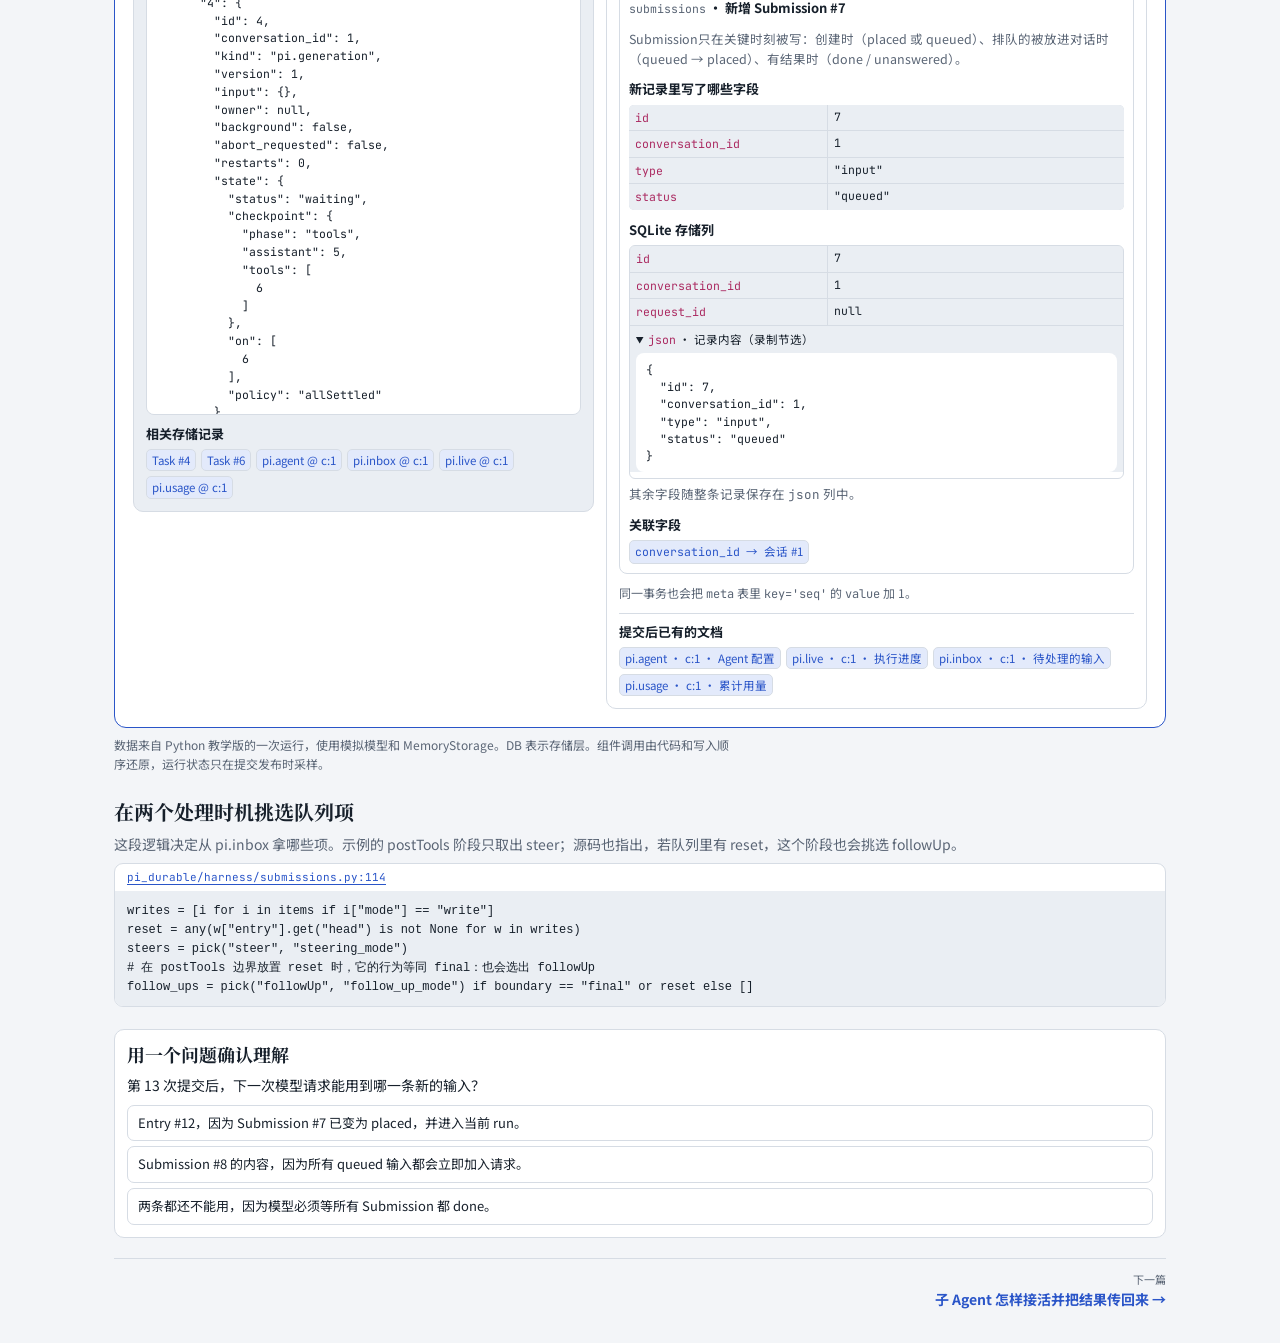
==== commit 2bfbb767: "Guide learning through records, references, and key commits" ====
--- a/busy-inbox/index.html
+++ b/busy-inbox/index.html
@@ -8,8 +8,8 @@
   <link rel="preconnect" href="https://fonts.googleapis.com">
   <link rel="preconnect" href="https://fonts.gstatic.com" crossorigin>
   <link rel="stylesheet" href="https://fonts.googleapis.com/css2?family=JetBrains+Mono:wght@400;500&family=Noto+Sans+SC:wght@400;500;700&family=Noto+Serif+SC:wght@600;700&display=swap">
-  <link rel="stylesheet" href="../lesson.css?v=storage-json">
-  <script defer src="../lesson.js?v=storage-json"></script>
+  <link rel="stylesheet" href="../lesson.css?v=guided-learning">
+  <script defer src="../lesson.js?v=guided-learning"></script>
 </head>
 <body data-scenario="inbox">
   <main class="app lesson">
@@ -24,6 +24,21 @@
         <p class="lesson-summary">同一个会话正在跑工具时，steer 可以加入当前一轮，followUp 会等当前一轮回答完。沿着两条 Submission 就能看清它们何时从队列进入模型上下文。</p>
         <div class="lesson-jumps"><a href="#timeline">看时序图 ↓</a><a href="#source">看关键代码 ↓</a></div>
       </header>
+      <section class="core-models" aria-label="数据结构速查">
+        <details>
+          <summary>先认清五种记录</summary>
+          <p class="core-intro">同一个会话里，请求的处理结果、消息内容和执行进度各有对应记录。记录通过 ID 或文档地址连起来。</p>
+          <dl class="model-reference">
+            <div><dt>Conversation</dt><dd>这段对话的归属范围。</dd><dd class="model-example">其他记录用 conversation_id 指向它。</dd></div>
+            <div><dt>Submission</dt><dd>一次输入处理到哪了，回答在哪里。</dd><dd class="model-example">entry 指向输入，answer 指向回答。</dd></div>
+            <div><dt>Entry</dt><dd>已经写下的一条消息。</dd><dd class="model-example">用户问题、模型回复、工具结果。</dd></div>
+            <div><dt>Task</dt><dd>一项工作执行到哪一步。</dd><dd class="model-example">state 保存状态和 checkpoint；结束后保存 outcome。</dd></div>
+            <div><dt>Document</dt><dd>会话的配置和可变状态。</dd><dd class="model-example">kind 指明用途，key 指明属于谁。</dd></div>
+          </dl>
+          <p class="doc-roles"><code>pi.agent</code> 保存模型与工具配置 · <code>pi.live</code> 保存当前 run 和进度 · <code>pi.inbox</code> 保存排队输入 · <code>pi.usage</code> 累计用量。</p>
+          <p class="runtime-orientation">页面的 <code>_live</code> 是 Scheduler 在内存里的未结束任务索引，<code>_docs</code> 是 Document 缓存。它们根据存储记录建立；<code>Invocation</code> 保存一次调用的代码引用和异步执行信息。</p>
+        </details>
+      </section>
       <section class="lesson-story" aria-labelledby="story-heading">
         <h2 id="story-heading">发生了什么</h2>
         <ol><li><h3>工具执行时，两条输入先入队</h3><p>第 8、9 次提交时，build 工具仍在执行。两条输入分别建成 queued 的 Submission #7（steer）和 #8（followUp），内容先写进 pi.inbox，还没有用户 Entry。</p></li><li><h3>工具结束，steer 加入本轮</h3><p><a href="#timeline" data-act="article-step" data-q="13">第 13 次提交</a>在 postTools 边界取出 #7，写成用户 Entry #12，把 #7 改成 placed。新的 generation Task #13 接手当前 run，同时处理原始输入 #2 和追问 #7。</p></li><li><h3>本轮回答后，followUp 开启下一轮</h3><p><a href="#timeline" data-act="article-step" data-q="16">第 16 次提交</a>写入回答 Entry #14，把 #2 和 #7 都结算为 done；同一批写入也将 #8 变为 placed，创建用户 Entry #15 和下一轮的 Task #16。<a href="#timeline" data-act="article-step" data-q="19">第 19 次提交</a>才写入 #8 的回答。</p></li></ol>
@@ -37,6 +52,7 @@
           </div>
         </div>
         <p class="figure-guide">虚线是组件调用。指向 DB 的实线是一批存储写入，点开可按表查看字段变化和写入的 JSON。</p>
+        <div id="reading-guide"></div>
         <div id="quiz"></div>
         <div class="flow-shell">
           <div id="sequence-scroll" class="sequence-scroll" role="region" aria-label="组件调用及 DB 写入时序" tabindex="0"><div class="sequence-inner" id="seq"></div></div>
@@ -56,9 +72,7 @@
 follow_ups = pick(&quot;followUp&quot;, &quot;follow_up_mode&quot;) if boundary == &quot;final&quot; or reset else []</code></pre>
         </figure>
       </section>
-      <aside class="lesson-question">
-        <h2>读完想一想</h2><p><a href="#timeline" data-act="article-step" data-q="13">第 13 次提交</a>完成后，如果马上发起下一次模型请求，Entry #12 和 Submission #8 哪一个会进入这次请求的上下文？在图里找出依据。</p>
-      </aside>
+      <section class="lesson-check" id="lesson-check" aria-label="检查理解"></section>
       <nav class="lesson-footer" aria-label="继续学习"><a class="next-article" data-next-article href="../subagent/"><small>下一篇</small><strong>子 Agent 怎样接活并把结果传回来 →</strong></a></nav>
     </article>
   </main>
--- a/lesson.css
+++ b/lesson.css
@@ -265,3 +265,42 @@
 .sqlite-json summary { cursor: pointer; padding: 4px 6px; }
 .sqlite-json summary code { color: var(--doc); }
 .sqlite-json pre { margin: 0 6px 6px; background: var(--panel); }
+.core-models { margin: 0 0 22px; }
+.core-models > h2 { margin-bottom: 6px; }
+.core-intro, .runtime-orientation { margin: 5px 0 7px; color: var(--muted); font-size: 12px; }
+.model-reference { display: grid; grid-template-columns: repeat(5, minmax(0, 1fr)); margin: 0; gap: 6px; }
+.model-reference > div { min-width: 0; border: 1px solid var(--line); background: var(--panel); border-radius: 8px; padding: 8px; }
+.model-reference dt { font: 500 12px/1.5 var(--font-mono); color: var(--accent); }
+.model-reference dd { margin: 3px 0 0; font-size: 12px; }
+.model-example { color: var(--muted); }
+.core-models details > summary { cursor: pointer; color: var(--accent); font-size: 13px; }
+.core-models details[open] > summary { margin-bottom: 8px; }
+.doc-roles { margin: 7px 0 0; font-size: 12px; color: var(--muted); }
+.doc-roles code, .runtime-orientation code { color: var(--fg); }
+.reading-guide { display: grid; gap: 8px; padding: 11px; margin-bottom: 10px; border: 1px solid var(--line); background: var(--panel); border-radius: 10px; }
+.reading-heading { display: flex; align-items: center; gap: 8px 12px; flex-wrap: wrap; justify-content: space-between; }
+.reading-heading p { margin: 0; font-size: 13px; font-weight: 500; flex: 1 1 300px; }
+.reading-heading button { font-size: 11.5px; }
+.reading-stops { display: flex; flex-wrap: wrap; gap: 5px; }
+.reading-stops button { flex: 1 1 135px; min-width: 0; border: 1px solid var(--line); border-radius: 7px; padding: 5px 8px; background: var(--panel); text-align: left; cursor: pointer; }
+.reading-stops span { display: block; font-size: 10.5px; color: var(--muted); }
+.reading-stops b { display: block; font-size: 12px; font-weight: 500; }
+.reading-stops button[aria-pressed="true"] { border-color: var(--accent); background: var(--accent-soft); color: var(--accent); }
+.step-focus { display: grid; gap: 4px; border-left: 3px solid var(--accent); padding: 2px 10px; }
+.step-focus h3 { margin: 0; font-size: 14px; }
+.step-focus p { margin: 0; font-size: 13px; }
+.step-focus .runtime-reason { color: var(--muted); font-size: 12px; }
+.relation-paths { list-style: none; padding: 0; margin: 4px 0 0; display: grid; gap: 5px; }
+.relation-paths li { display: flex; align-items: baseline; flex-wrap: wrap; gap: 3px 7px; font-size: 12px; min-width: 0; }
+.relation-paths > li > code { color: var(--muted); overflow-wrap: anywhere; font-size: 11.5px; }
+.lesson-check { margin-top: 22px; padding: 12px; background: var(--panel); border: 1px solid var(--line); border-radius: 10px; }
+.lesson-check h2 { font-size: 18px; }
+.lesson-check-prompt { margin: 0 0 8px; }
+.check-options { display: grid; gap: 5px; }
+.check-option { border: 1px solid var(--line); border-radius: 7px; padding: 7px 10px; background: var(--panel); color: var(--fg); text-align: left; cursor: pointer; font-size: 13px; }
+.check-option.chosen { border-color: var(--accent); background: var(--accent-soft); }
+.lesson-feedback { margin-top: 9px; padding: 8px 10px; border-radius: 6px; font-size: 13px; }
+.lesson-feedback.correct { background: var(--ok-soft); color: var(--ok); }
+.lesson-feedback.incorrect { background: var(--bad-soft); color: var(--bad); }
+.lesson-feedback button { display: block; margin-top: 6px; font-size: 12px; }
+@media (max-width: 700px) { .model-reference { grid-template-columns: repeat(2, minmax(0, 1fr)); } .reading-stops button { flex-basis: 42%; } }
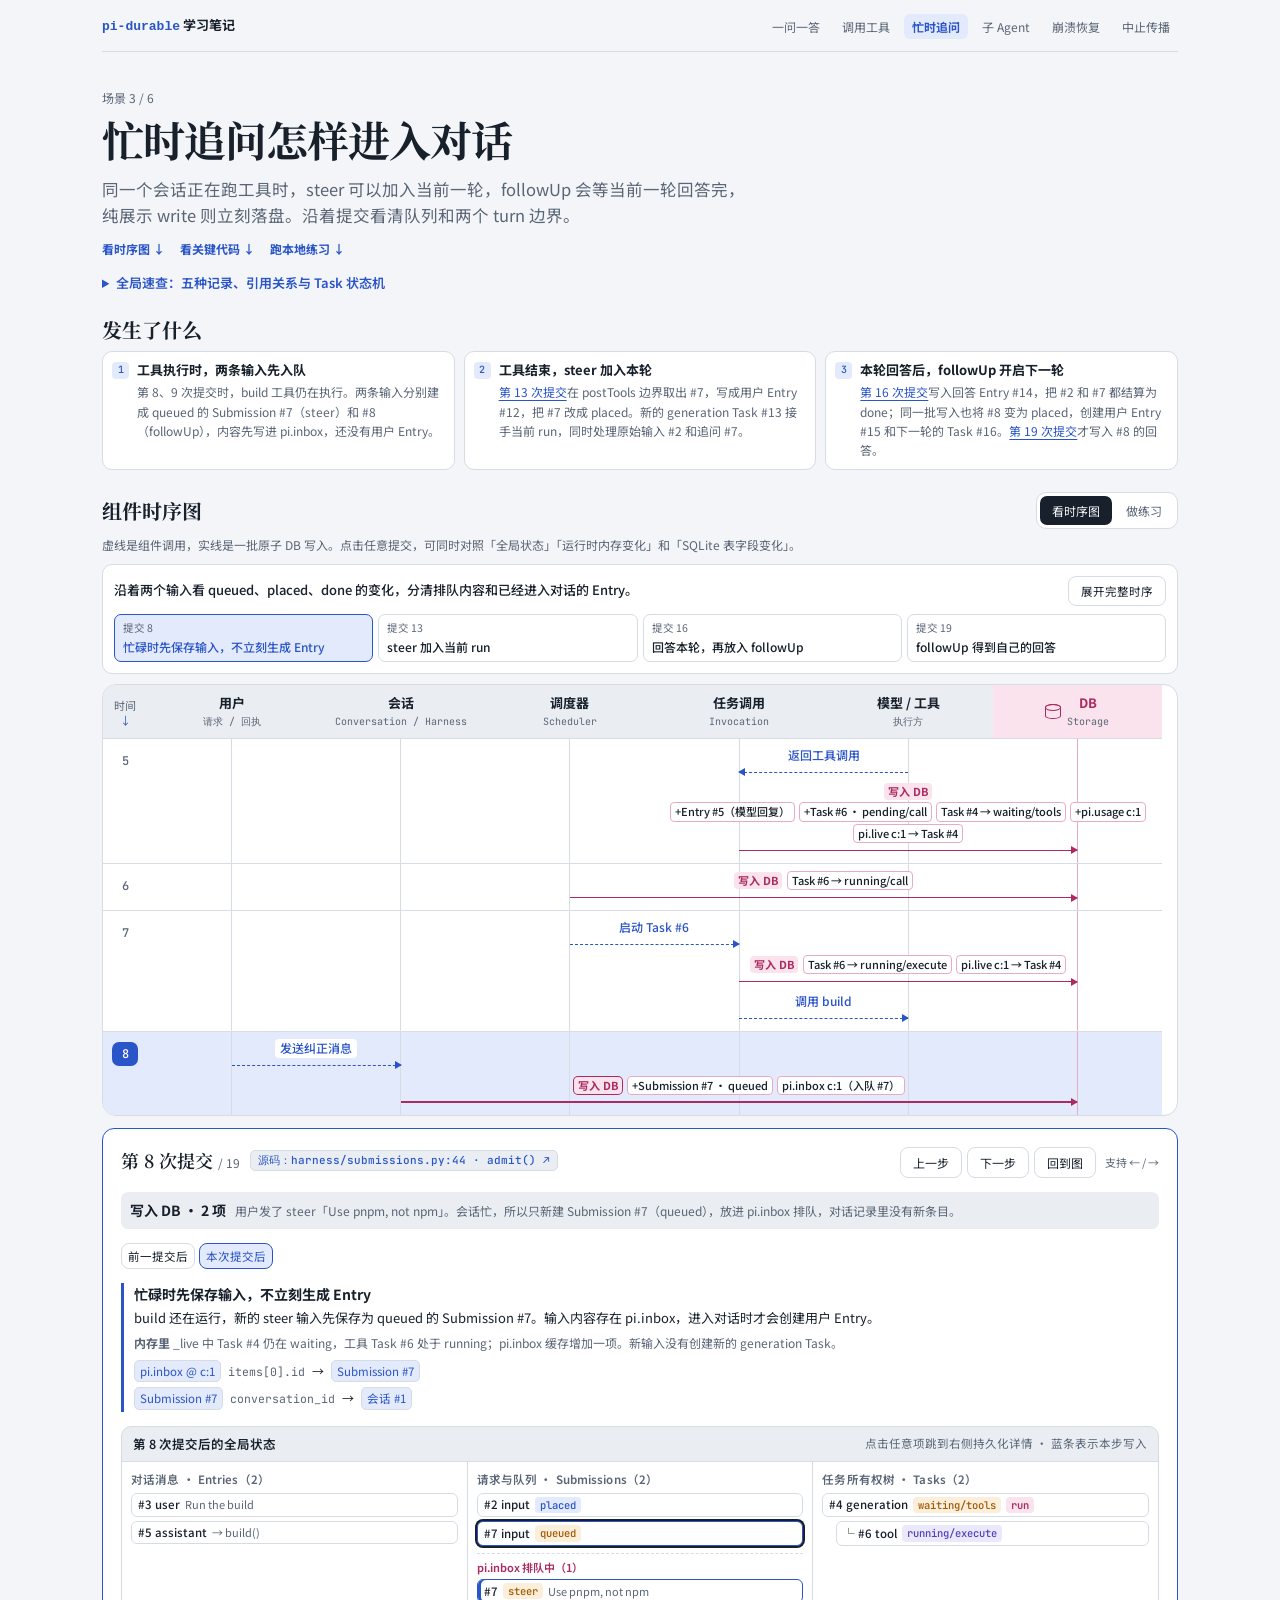
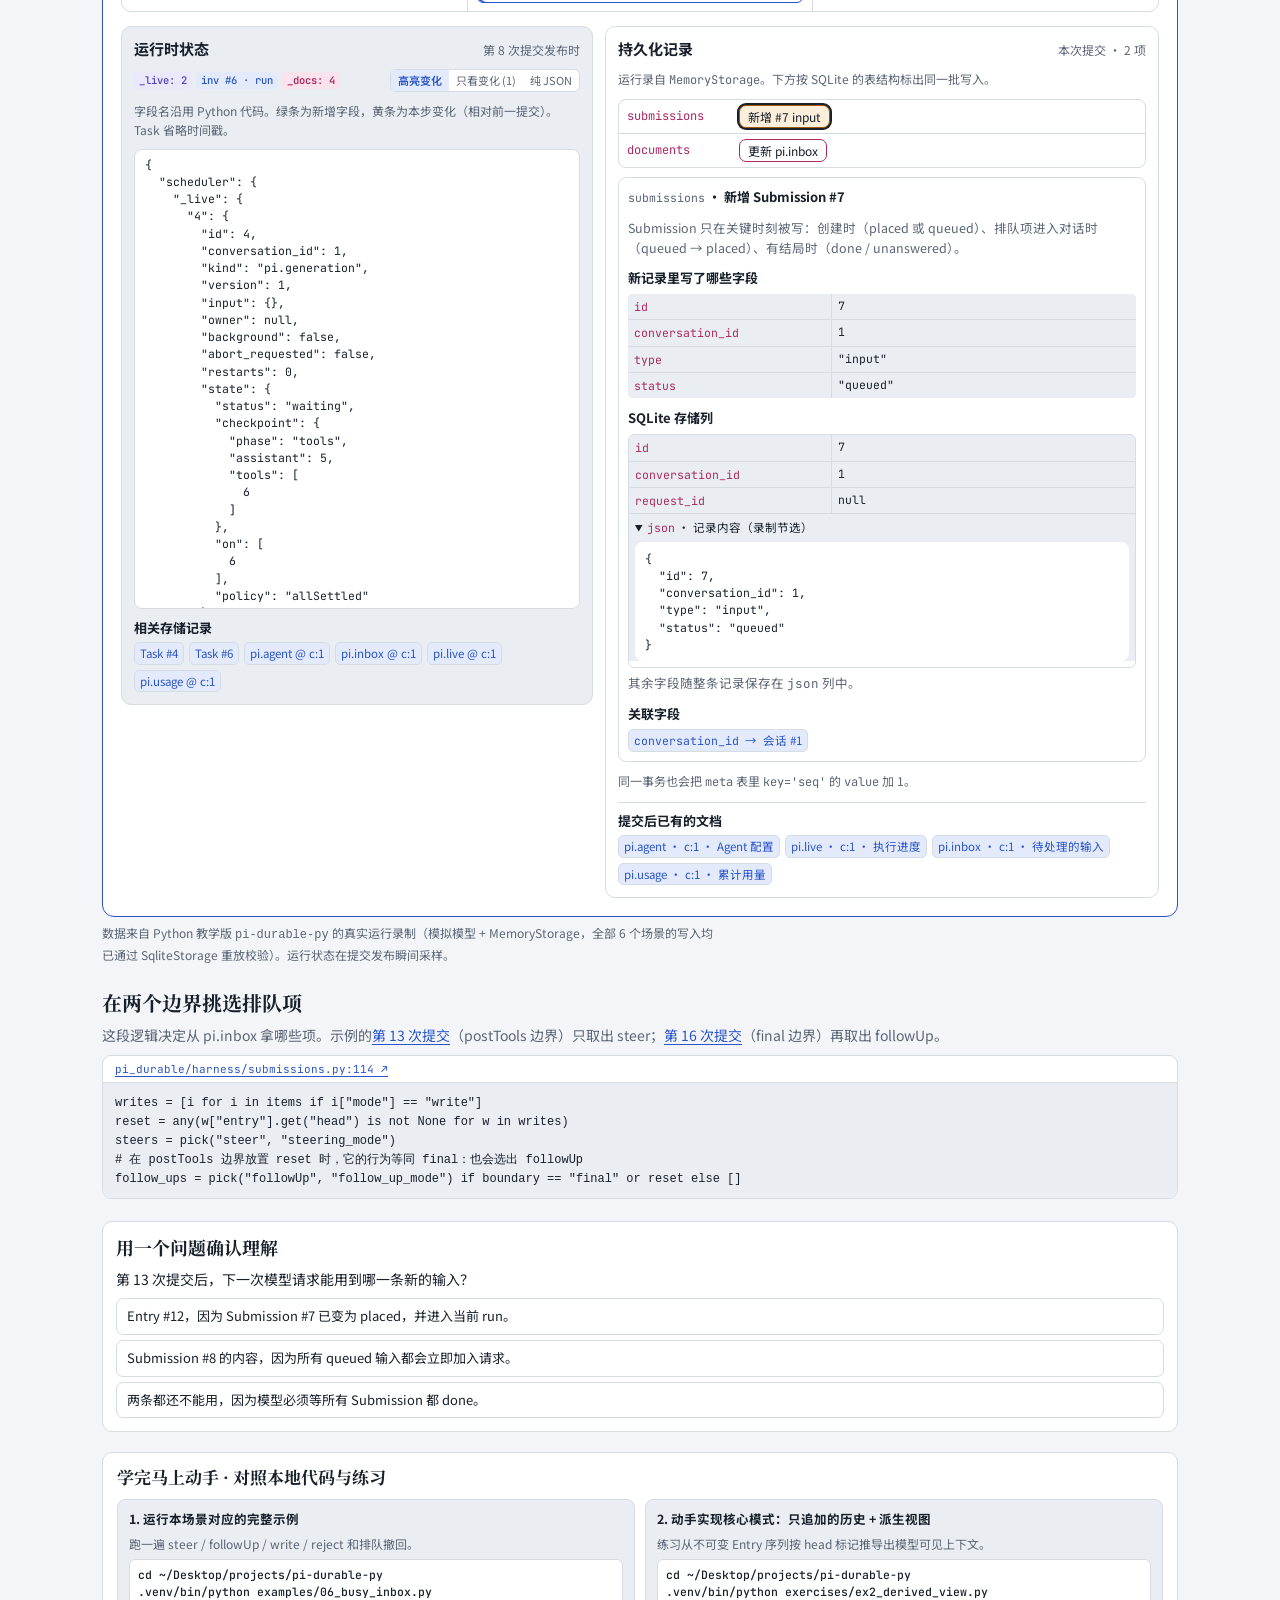
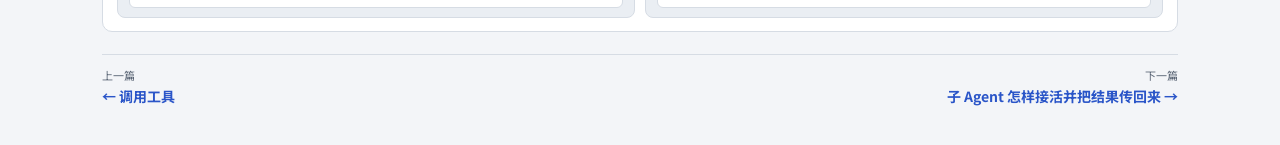
==== commit c05cf7ab: "Add crash-recovery and abort-tree scenarios, SVG mental maps, world-state board, and runtime diff vi" ====
--- a/busy-inbox/index.html
+++ b/busy-inbox/index.html
@@ -3,40 +3,256 @@
 <head>
   <meta charset="utf-8">
   <meta name="viewport" content="width=device-width, initial-scale=1">
-  <meta name="description" content="同一个会话正在跑工具时，steer 可以加入当前一轮，followUp 会等当前一轮回答完。沿着两条 Submission 就能看清它们何时从队列进入模型上下文。">
+  <meta name="description" content="同一个会话正在跑工具时，steer 可以加入当前一轮，followUp 会等当前一轮回答完，纯展示 write 则立刻落盘。沿着提交看清队列和两个 turn 边界。">
   <title>忙时追问怎样进入对话 · pi-durable 学习笔记</title>
   <link rel="preconnect" href="https://fonts.googleapis.com">
   <link rel="preconnect" href="https://fonts.gstatic.com" crossorigin>
   <link rel="stylesheet" href="https://fonts.googleapis.com/css2?family=JetBrains+Mono:wght@400;500&family=Noto+Sans+SC:wght@400;500;700&family=Noto+Serif+SC:wght@600;700&display=swap">
-  <link rel="stylesheet" href="../lesson.css?v=guided-learning">
-  <script defer src="../lesson.js?v=guided-learning"></script>
+  <link rel="stylesheet" href="../lesson.css?v=20261123">
+  <script defer src="../lesson.js?v=20261123"></script>
 </head>
 <body data-scenario="inbox">
   <main class="app lesson">
     <div class="lesson-masthead">
       <a class="journey-title" href="../"><code>pi-durable</code> 学习笔记</a>
-      <nav class="lesson-nav" aria-label="学习文章"><a href="../">一问一答</a><a href="../tool-call/">调用工具</a><a href="../busy-inbox/" aria-current="page">忙时追问</a><a href="../subagent/">子 Agent</a></nav>
+      <nav class="lesson-nav" aria-label="学习文章"><a href="../" data-scene="basic">一问一答<span class="nav-check" aria-hidden="true">✓</span></a><a href="../tool-call/" data-scene="tools">调用工具<span class="nav-check" aria-hidden="true">✓</span></a><a href="../busy-inbox/" data-scene="inbox" aria-current="page">忙时追问<span class="nav-check" aria-hidden="true">✓</span></a><a href="../subagent/" data-scene="subagent">子 Agent<span class="nav-check" aria-hidden="true">✓</span></a><a href="../crash-recovery/" data-scene="crash">崩溃恢复<span class="nav-check" aria-hidden="true">✓</span></a><a href="../abort-tree/" data-scene="abort">中止传播<span class="nav-check" aria-hidden="true">✓</span></a></nav>
     </div>
     <article>
       <header class="lesson-hero">
-        <p class="lesson-count">场景 3 / 4</p>
+        <p class="lesson-count">场景 3 / 6</p>
         <h1>忙时追问怎样进入对话</h1>
-        <p class="lesson-summary">同一个会话正在跑工具时，steer 可以加入当前一轮，followUp 会等当前一轮回答完。沿着两条 Submission 就能看清它们何时从队列进入模型上下文。</p>
-        <div class="lesson-jumps"><a href="#timeline">看时序图 ↓</a><a href="#source">看关键代码 ↓</a></div>
+        <p class="lesson-summary">同一个会话正在跑工具时，steer 可以加入当前一轮，followUp 会等当前一轮回答完，纯展示 write 则立刻落盘。沿着提交看清队列和两个 turn 边界。</p>
+        <div class="lesson-jumps">
+          <a href="#timeline">看时序图 ↓</a>
+          <a href="#source">看关键代码 ↓</a>
+          <a href="#practice">跑本地练习 ↓</a>
+        </div>
       </header>
-      <section class="core-models" aria-label="数据结构速查">
+      <section class="core-models" aria-label="数据结构与状态机速查">
         <details>
-          <summary>先认清五种记录</summary>
-          <p class="core-intro">同一个会话里，请求的处理结果、消息内容和执行进度各有对应记录。记录通过 ID 或文档地址连起来。</p>
+          <summary>全局速查：五种记录、引用关系与 Task 状态机</summary>
+          <p class="core-intro">同一个会话里，请求的处理结果、消息内容、执行进度和可变状态分别落在五种持久化记录中，靠 ID 与文档地址连成一张图。</p>
           <dl class="model-reference">
-            <div><dt>Conversation</dt><dd>这段对话的归属范围。</dd><dd class="model-example">其他记录用 conversation_id 指向它。</dd></div>
-            <div><dt>Submission</dt><dd>一次输入处理到哪了，回答在哪里。</dd><dd class="model-example">entry 指向输入，answer 指向回答。</dd></div>
-            <div><dt>Entry</dt><dd>已经写下的一条消息。</dd><dd class="model-example">用户问题、模型回复、工具结果。</dd></div>
-            <div><dt>Task</dt><dd>一项工作执行到哪一步。</dd><dd class="model-example">state 保存状态和 checkpoint；结束后保存 outcome。</dd></div>
-            <div><dt>Document</dt><dd>会话的配置和可变状态。</dd><dd class="model-example">kind 指明用途，key 指明属于谁。</dd></div>
+            <div><dt>Conversation</dt><dd>这段对话的归属范围。</dd><dd class="model-example">其他记录用 conversation_id 指向它；子会话用 owner 挂到父 Task。</dd></div>
+            <div><dt>Submission</dt><dd>一次输入处理到哪了，回答在哪里。</dd><dd class="model-example">entry 指向输入，answer 指向回答；状态为 queued / placed / done / unanswered。</dd></div>
+            <div><dt>Entry</dt><dd>已经写下的一条不可变消息。</dd><dd class="model-example">用户问题、模型回复、工具结果；永不修改，按序追加。</dd></div>
+            <div><dt>Task</dt><dd>一项持久化状态机的执行进度。</dd><dd class="model-example">state 保存状态与 checkpoint；结束后保存 outcome；restarts 与 abort_requested 支撑恢复和中止。</dd></div>
+            <div><dt>Document</dt><dd>会话的配置和可变状态。</dd><dd class="model-example">kind 指明用途，key（如 c:1）指明作用域。</dd></div>
           </dl>
-          <p class="doc-roles"><code>pi.agent</code> 保存模型与工具配置 · <code>pi.live</code> 保存当前 run 和进度 · <code>pi.inbox</code> 保存排队输入 · <code>pi.usage</code> 累计用量。</p>
-          <p class="runtime-orientation">页面的 <code>_live</code> 是 Scheduler 在内存里的未结束任务索引，<code>_docs</code> 是 Document 缓存。它们根据存储记录建立；<code>Invocation</code> 保存一次调用的代码引用和异步执行信息。</p>
+          <p class="doc-roles"><code>pi.agent</code> 保存模型与工具配置 · <code>pi.live</code> 保存当前 run、流式进度和工具槽位 · <code>pi.inbox</code> 保存忙时排队输入 · <code>pi.usage</code> 累计用量。</p>
+          <p class="runtime-orientation">页面左侧的 <code>_live</code> 是 Scheduler 在内存里的未结束任务索引，<code>_docs</code> 是 Document 缓存，它们都由存储记录重建；<code>Invocation</code> 保存正在执行的异步调用及其模式（<code>run</code> / <code>abort</code>）。</p>
+          <div class="mental-maps">
+            <div class="map-tabs" role="tablist" aria-label="架构速查图">
+              <button type="button" data-act="map-tab" data-map="data-model" aria-pressed="true">图 1 · 五种记录与文档如何互相引用</button>
+              <button type="button" data-act="map-tab" data-map="task-state" aria-pressed="false">图 2 · Task 持久化状态机与崩溃/中止路径</button>
+            </div>
+            <div class="map-panel" data-map-panel="data-model"><svg class="mental-svg" viewBox="0 0 920 286" role="img" aria-label="pi-durable 五种记录与四份文档的引用关系图" xmlns="http://www.w3.org/2000/svg">
+  <defs>
+    <marker id="mm-arr-accent" viewBox="0 0 10 10" refX="8.5" refY="5" markerWidth="6.5" markerHeight="6.5" orient="auto-start-reverse">
+      <path d="M 1 1.5 L 9 5 L 1 8.5 z" fill="var(--accent)"/>
+    </marker>
+    <marker id="mm-arr-task" viewBox="0 0 10 10" refX="8.5" refY="5" markerWidth="6.5" markerHeight="6.5" orient="auto-start-reverse">
+      <path d="M 1 1.5 L 9 5 L 1 8.5 z" fill="var(--task)"/>
+    </marker>
+    <marker id="mm-arr-doc" viewBox="0 0 10 10" refX="8.5" refY="5" markerWidth="6.5" markerHeight="6.5" orient="auto-start-reverse">
+      <path d="M 1 1.5 L 9 5 L 1 8.5 z" fill="var(--doc)"/>
+    </marker>
+    <marker id="mm-arr-muted" viewBox="0 0 10 10" refX="8.5" refY="5" markerWidth="6.5" markerHeight="6.5" orient="auto-start-reverse">
+      <path d="M 1 1.5 L 9 5 L 1 8.5 z" fill="var(--muted)"/>
+    </marker>
+  </defs>
+
+  <!-- Conversation -->
+  <g transform="translate(16, 18)">
+    <rect width="176" height="82" rx="10" fill="var(--conv-soft)" stroke="var(--conv)" stroke-width="1.5"/>
+    <text x="14" y="25" class="svg-title" fill="var(--conv)">Conversation #1</text>
+    <text x="14" y="45" class="svg-sub">会话作用域（只写一次）</text>
+    <text x="14" y="65" class="svg-mono">owner? → {task_id}</text>
+  </g>
+
+  <!-- Submission -->
+  <g transform="translate(316, 18)">
+    <rect width="224" height="86" rx="10" fill="var(--sub-soft)" stroke="var(--sub)" stroke-width="1.5"/>
+    <text x="14" y="25" class="svg-title" fill="var(--sub)">Submission #2</text>
+    <text x="14" y="44" class="svg-sub">请求回执 · queued / placed / done</text>
+    <text x="14" y="62" class="svg-mono">entry → #3 · answer → #5</text>
+    <text x="14" y="77" class="svg-mono">request_id（幂等去重）</text>
+  </g>
+
+  <!-- Entry -->
+  <g transform="translate(674, 18)">
+    <rect width="230" height="86" rx="10" fill="var(--entry-soft)" stroke="var(--entry)" stroke-width="1.5"/>
+    <text x="14" y="25" class="svg-title" fill="var(--entry)">Entry #3 / #5 / #7</text>
+    <text x="14" y="44" class="svg-sub">不可变消息历史（只追加）</text>
+    <text x="14" y="62" class="svg-mono">pi.user · pi.assistant</text>
+    <text x="14" y="77" class="svg-mono">pi.tool-result · by_task_id</text>
+  </g>
+
+  <!-- Document -->
+  <g transform="translate(16, 148)">
+    <rect width="270" height="114" rx="10" fill="var(--doc-soft)" stroke="var(--doc)" stroke-width="1.5"/>
+    <text x="14" y="24" class="svg-title" fill="var(--doc)">Document · key = c:1</text>
+    <text x="14" y="45" class="svg-mono">pi.agent   模型与工具名配置</text>
+    <text x="14" y="64" class="svg-mono">pi.live    run.task_id · inputs · tools</text>
+    <text x="14" y="83" class="svg-mono">pi.inbox   忙时排队 items[]</text>
+    <text x="14" y="102" class="svg-mono">pi.usage   模型与工具累计用量</text>
+  </g>
+
+  <!-- Task Parent (generation) -->
+  <g transform="translate(390, 152)">
+    <rect width="212" height="106" rx="10" fill="var(--task-soft)" stroke="var(--task)" stroke-width="1.5"/>
+    <text x="14" y="24" class="svg-title" fill="var(--task)">Task #4 (generation)</text>
+    <text x="14" y="43" class="svg-sub">持久化状态机（每步存盘）</text>
+    <text x="14" y="62" class="svg-mono">state.checkpoint / outcome</text>
+    <text x="14" y="79" class="svg-mono">state.on: [6]（等待子任务）</text>
+    <text x="14" y="96" class="svg-mono">abort_requested · restarts</text>
+  </g>
+
+  <!-- Task Child (tool) -->
+  <g transform="translate(700, 152)">
+    <rect width="204" height="106" rx="10" fill="var(--task-soft)" stroke="var(--task)" stroke-width="1.5"/>
+    <text x="14" y="24" class="svg-title" fill="var(--task)">Task #6 (pi.tool)</text>
+    <text x="14" y="43" class="svg-sub">工具子任务（意图三明治）</text>
+    <text x="14" y="62" class="svg-mono">owner: 4（指向父任务）</text>
+    <text x="14" y="79" class="svg-mono">phase: call → execute</text>
+    <text x="14" y="96" class="svg-mono">replay: safe | unsafe</text>
+  </g>
+
+  <!-- Relation Arrows -->
+  <!-- Document c:1 -> Conversation -->
+  <path d="M 104 148 L 104 104" fill="none" stroke="var(--doc)" stroke-width="1.5" marker-end="url(#mm-arr-doc)"/>
+  <rect x="112" y="116" width="66" height="18" rx="4" fill="var(--panel)"/>
+  <text x="117" y="129" class="svg-edge" fill="var(--doc)">地址 c:1</text>
+
+  <!-- Submission -> Conversation -->
+  <path d="M 316 58 L 196 58" fill="none" stroke="var(--muted)" stroke-width="1.4" stroke-dasharray="4 3" marker-end="url(#mm-arr-muted)"/>
+  <rect x="206" y="34" width="100" height="18" rx="4" fill="var(--panel)"/>
+  <text x="256" y="47" text-anchor="middle" class="svg-edge">conversation_id</text>
+
+  <!-- Submission -> Entry -->
+  <path d="M 540 58 L 670 58" fill="none" stroke="var(--accent)" stroke-width="1.6" marker-end="url(#mm-arr-accent)"/>
+  <rect x="556" y="34" width="98" height="18" rx="4" fill="var(--panel)"/>
+  <text x="605" y="47" text-anchor="middle" class="svg-edge" fill="var(--accent)">entry / answer</text>
+
+  <!-- Entry -> Task -->
+  <path d="M 730 104 L 730 126 L 548 126 L 548 148" fill="none" stroke="var(--muted)" stroke-width="1.4" stroke-dasharray="4 3" marker-end="url(#mm-arr-muted)"/>
+  <rect x="604" y="116" width="76" height="18" rx="4" fill="var(--panel)"/>
+  <text x="642" y="129" text-anchor="middle" class="svg-edge">by_task_id</text>
+
+  <!-- Document pi.live / pi.inbox -> Submission -->
+  <path d="M 286 168 L 352 168 L 352 108" fill="none" stroke="var(--doc)" stroke-width="1.4" stroke-dasharray="4 3" marker-end="url(#mm-arr-doc)"/>
+  <rect x="304" y="122" width="96" height="18" rx="4" fill="var(--panel)"/>
+  <text x="352" y="135" text-anchor="middle" class="svg-edge" fill="var(--doc)">inputs / inbox</text>
+
+  <!-- Document pi.live -> Task #4 -->
+  <path d="M 286 210 L 386 210" fill="none" stroke="var(--doc)" stroke-width="1.6" marker-end="url(#mm-arr-doc)"/>
+  <rect x="294" y="187" width="84" height="18" rx="4" fill="var(--panel)"/>
+  <text x="336" y="200" text-anchor="middle" class="svg-edge" fill="var(--doc)">run.task_id</text>
+
+  <!-- Task #4 waiting on -> Task #6 -->
+  <path d="M 602 186 L 696 186" fill="none" stroke="var(--task)" stroke-width="1.6" marker-end="url(#mm-arr-task)"/>
+  <rect x="615" y="164" width="68" height="18" rx="4" fill="var(--panel)"/>
+  <text x="649" y="177" text-anchor="middle" class="svg-edge" fill="var(--task)">state.on</text>
+
+  <!-- Task #6 owner -> Task #4 -->
+  <path d="M 700 226 L 606 226" fill="none" stroke="var(--task)" stroke-width="1.6" stroke-dasharray="4 3" marker-end="url(#mm-arr-task)"/>
+  <rect x="625" y="232" width="48" height="18" rx="4" fill="var(--panel)"/>
+  <text x="649" y="245" text-anchor="middle" class="svg-edge" fill="var(--task)">owner</text>
+
+  <!-- Subagent bridge note -->
+  <text x="460" y="278" text-anchor="middle" class="svg-footnote">跨会话桥接：子会话 Conversation #7.owner.task_id → 工具 Task #6（级联中止与收尾据此穿过会话边界）</text>
+</svg></div>
+            <div class="map-panel" data-map-panel="task-state" hidden><svg class="mental-svg" viewBox="0 0 920 224" role="img" aria-label="pi-durable Task 持久化状态机与崩溃恢复路径图" xmlns="http://www.w3.org/2000/svg">
+  <defs>
+    <marker id="sm-arr-accent" viewBox="0 0 10 10" refX="8.5" refY="5" markerWidth="6.5" markerHeight="6.5" orient="auto-start-reverse">
+      <path d="M 1 1.5 L 9 5 L 1 8.5 z" fill="var(--accent)"/>
+    </marker>
+    <marker id="sm-arr-task" viewBox="0 0 10 10" refX="8.5" refY="5" markerWidth="6.5" markerHeight="6.5" orient="auto-start-reverse">
+      <path d="M 1 1.5 L 9 5 L 1 8.5 z" fill="var(--task)"/>
+    </marker>
+    <marker id="sm-arr-bad" viewBox="0 0 10 10" refX="8.5" refY="5" markerWidth="6.5" markerHeight="6.5" orient="auto-start-reverse">
+      <path d="M 1 1.5 L 9 5 L 1 8.5 z" fill="var(--bad)"/>
+    </marker>
+    <marker id="sm-arr-ok" viewBox="0 0 10 10" refX="8.5" refY="5" markerWidth="6.5" markerHeight="6.5" orient="auto-start-reverse">
+      <path d="M 1 1.5 L 9 5 L 1 8.5 z" fill="var(--ok)"/>
+    </marker>
+  </defs>
+
+  <!-- pending -->
+  <g transform="translate(20, 82)">
+    <rect width="128" height="60" rx="10" fill="var(--panel-2)" stroke="var(--conv)" stroke-width="1.5"/>
+    <text x="64" y="26" text-anchor="middle" class="svg-title" fill="var(--fg)">pending</text>
+    <text x="64" y="46" text-anchor="middle" class="svg-sub">等待调度预留</text>
+  </g>
+
+  <!-- running -->
+  <g transform="translate(248, 82)">
+    <rect width="156" height="60" rx="10" fill="var(--task-soft)" stroke="var(--task)" stroke-width="1.8"/>
+    <text x="78" y="26" text-anchor="middle" class="svg-title" fill="var(--task)">running</text>
+    <text x="78" y="46" text-anchor="middle" class="svg-sub">推进 phase / checkpoint</text>
+  </g>
+
+  <!-- waiting / sleeping -->
+  <g transform="translate(504, 14)">
+    <rect width="184" height="56" rx="10" fill="var(--sub-soft)" stroke="var(--sub)" stroke-width="1.5"/>
+    <text x="92" y="24" text-anchor="middle" class="svg-title" fill="var(--sub)">waiting / sleeping</text>
+    <text x="92" y="43" text-anchor="middle" class="svg-sub">等子任务或到点（不占调用）</text>
+  </g>
+
+  <!-- completing -->
+  <g transform="translate(504, 142)">
+    <rect width="184" height="56" rx="10" fill="var(--panel-2)" stroke="var(--muted)" stroke-width="1.5"/>
+    <text x="92" y="24" text-anchor="middle" class="svg-title" fill="var(--fg)">completing</text>
+    <text x="92" y="43" text-anchor="middle" class="svg-sub">结局已定，等子工作排空</text>
+  </g>
+
+  <!-- terminal -->
+  <g transform="translate(756, 82)">
+    <rect width="146" height="60" rx="10" fill="var(--ok-soft)" stroke="var(--ok)" stroke-width="1.6"/>
+    <text x="73" y="26" text-anchor="middle" class="svg-title" fill="var(--ok)">terminal</text>
+    <text x="73" y="46" text-anchor="middle" class="svg-sub">保存 outcome · 退场</text>
+  </g>
+
+  <!-- pending -> running -->
+  <path d="M 148 106 L 244 106" fill="none" stroke="var(--task)" stroke-width="1.6" marker-end="url(#sm-arr-task)"/>
+  <rect x="160" y="84" width="74" height="18" rx="4" fill="var(--panel)"/>
+  <text x="197" y="97" text-anchor="middle" class="svg-edge" fill="var(--task)">_reserve()</text>
+
+  <!-- running self-loop (next phase) -->
+  <path d="M 294 82 C 294 42, 358 42, 358 78" fill="none" stroke="var(--accent)" stroke-width="1.5" marker-end="url(#sm-arr-accent)"/>
+  <rect x="242" y="18" width="168" height="18" rx="4" fill="var(--panel)"/>
+  <text x="326" y="31" text-anchor="middle" class="svg-edge" fill="var(--accent)">新 checkpoint（restarts=0）</text>
+
+  <!-- Crash recovery: running -> pending -->
+  <path d="M 248 128 C 206 168, 160 168, 114 146" fill="none" stroke="var(--bad)" stroke-width="1.6" stroke-dasharray="5 3" marker-end="url(#sm-arr-bad)"/>
+  <rect x="108" y="168" width="174" height="18" rx="4" fill="var(--panel)"/>
+  <text x="195" y="181" text-anchor="middle" class="svg-edge" fill="var(--bad)">崩溃后 open()：restarts + 1</text>
+
+  <!-- running -> waiting/sleeping -->
+  <path d="M 404 90 L 500 38" fill="none" stroke="var(--task)" stroke-width="1.5" marker-end="url(#sm-arr-task)"/>
+  <rect x="406" y="42" width="76" height="18" rx="4" fill="var(--panel)"/>
+  <text x="444" y="55" text-anchor="middle" class="svg-edge" fill="var(--task)">等待 / 睡眠</text>
+
+  <!-- waiting/sleeping -> running (re-reserve) -->
+  <path d="M 504 58 L 408 102" fill="none" stroke="var(--accent)" stroke-width="1.4" stroke-dasharray="4 3" marker-end="url(#sm-arr-accent)"/>
+  <rect x="424" y="72" width="84" height="18" rx="4" fill="var(--panel)"/>
+  <text x="466" y="85" text-anchor="middle" class="svg-edge" fill="var(--accent)">满足后再预留</text>
+
+  <!-- running -> terminal directly -->
+  <path d="M 404 114 L 752 114" fill="none" stroke="var(--ok)" stroke-width="1.6" marker-end="url(#sm-arr-ok)"/>
+  <rect x="518" y="93" width="154" height="18" rx="4" fill="var(--panel)"/>
+  <text x="595" y="106" text-anchor="middle" class="svg-edge" fill="var(--ok)">无活跃子工作 → 直接终结</text>
+
+  <!-- running -> completing -> terminal -->
+  <path d="M 404 130 L 500 166" fill="none" stroke="var(--muted)" stroke-width="1.4" marker-end="url(#sm-arr-accent)"/>
+  <path d="M 688 168 L 752 132" fill="none" stroke="var(--ok)" stroke-width="1.5" marker-end="url(#sm-arr-ok)"/>
+  <rect x="694" y="152" width="74" height="18" rx="4" fill="var(--panel)"/>
+  <text x="731" y="165" text-anchor="middle" class="svg-edge" fill="var(--ok)">子工作排空</text>
+
+  <!-- Abort note -->
+  <text x="460" y="216" text-anchor="middle" class="svg-footnote">中止协议：abort_requested=true 由 _reconcile() 向下级联；子工作全终结后，按 mode=&quot;abort&quot; 自下而上收尾为 terminal(aborted)</text>
+</svg></div>
+          </div>
         </details>
       </section>
       <section class="lesson-story" aria-labelledby="story-heading">
@@ -51,20 +267,20 @@
             <button type="button" data-act="mode" data-mode="quiz" id="mode-quiz">做练习</button>
           </div>
         </div>
-        <p class="figure-guide">虚线是组件调用。指向 DB 的实线是一批存储写入，点开可按表查看字段变化和写入的 JSON。</p>
+        <p class="figure-guide">虚线是组件调用，实线是一批原子 DB 写入。点击任意提交，可同时对照「全局状态」「运行时内存变化」和「SQLite 表字段变化」。</p>
         <div id="reading-guide"></div>
         <div id="quiz"></div>
         <div class="flow-shell">
           <div id="sequence-scroll" class="sequence-scroll" role="region" aria-label="组件调用及 DB 写入时序" tabindex="0"><div class="sequence-inner" id="seq"></div></div>
           <div class="sequence-inspector" id="step-detail"></div>
         </div>
-        <p class="source">数据来自 Python 教学版的一次运行，使用模拟模型和 MemoryStorage。DB 表示存储层。组件调用由代码和写入顺序还原，运行状态只在提交发布时采样。</p>
+        <p class="source">数据来自 Python 教学版 <code>pi-durable-py</code> 的真实运行录制（模拟模型 + MemoryStorage，全部 6 个场景的写入均已通过 SqliteStorage 重放校验）。运行状态在提交发布瞬间采样。</p>
       </section>
       <section class="lesson-source" id="source" aria-labelledby="source-heading">
-        <h2 id="source-heading">在两个处理时机挑选队列项</h2>
-        <p>这段逻辑决定从 pi.inbox 拿哪些项。示例的 postTools 阶段只取出 steer；源码也指出，若队列里有 reset，这个阶段也会挑选 followUp。</p>
+        <h2 id="source-heading">在两个边界挑选排队项</h2>
+        <p>这段逻辑决定从 pi.inbox 拿哪些项。示例的<a href="#timeline" data-act="article-step" data-q="13">第 13 次提交</a>（postTools 边界）只取出 steer；<a href="#timeline" data-act="article-step" data-q="16">第 16 次提交</a>（final 边界）再取出 followUp。</p>
         <figure class="code-sample">
-          <figcaption><a href="https://github.com/XingLiu0923/pi-durable-py/blob/7051583651d2053aea634a9970b3d3f05fd1b451/pi_durable/harness/submissions.py#L114-L118">pi_durable/harness/submissions.py:114</a></figcaption>
+          <figcaption><a href="https://github.com/XingLiu0923/pi-durable-py/blob/7051583651d2053aea634a9970b3d3f05fd1b451/pi_durable/harness/submissions.py#L114-L118" target="_blank" rel="noopener">pi_durable/harness/submissions.py:114 ↗</a></figcaption>
           <pre><code>writes = [i for i in items if i[&quot;mode&quot;] == &quot;write&quot;]
 reset = any(w[&quot;entry&quot;].get(&quot;head&quot;) is not None for w in writes)
 steers = pick(&quot;steer&quot;, &quot;steering_mode&quot;)
@@ -73,7 +289,24 @@
         </figure>
       </section>
       <section class="lesson-check" id="lesson-check" aria-label="检查理解"></section>
-      <nav class="lesson-footer" aria-label="继续学习"><a class="next-article" data-next-article href="../subagent/"><small>下一篇</small><strong>子 Agent 怎样接活并把结果传回来 →</strong></a></nav>
+      <section class="lesson-practice" id="practice" aria-labelledby="practice-heading">
+        <h2 id="practice-heading">学完马上动手 · 对照本地代码与练习</h2>
+        <div class="practice-grid">
+          <div class="practice-card">
+            <strong>1. 运行本场景对应的完整示例</strong>
+            <p>跑一遍 steer / followUp / write / reject 和排队撤回。</p>
+            <div class="practice-cmd">cd ~/Desktop/projects/pi-durable-py
+.venv/bin/python examples/06_busy_inbox.py</div>
+          </div>
+          <div class="practice-card">
+            <strong>2. 动手实现核心模式：只追加的历史 + 派生视图</strong>
+            <p>练习从不可变 Entry 序列按 head 标记推导出模型可见上下文。</p>
+            <div class="practice-cmd">cd ~/Desktop/projects/pi-durable-py
+.venv/bin/python exercises/ex2_derived_view.py</div>
+          </div>
+        </div>
+      </section>
+      <nav class="lesson-footer" aria-label="继续学习"><a class="prev-article" href="../tool-call/"><small>上一篇</small><strong>← 调用工具</strong></a><a class="next-article" data-next-article href="../subagent/"><small>下一篇</small><strong>子 Agent 怎样接活并把结果传回来 →</strong></a></nav>
     </article>
   </main>
 </body>
--- a/lesson.css
+++ b/lesson.css
@@ -119,8 +119,11 @@
 .relations, .document-links { display: grid; gap: 4px; }
 .document-links { border-top: 1px solid var(--line); padding-top: 8px; }
 @container (max-width: 700px) { .observe-grid { grid-template-columns: 1fr; } }
+
+/* Sequence diagram, article layout, storage/runtime inspectors, and guided learning styles. */
+
 .flow-shell { container-type: inline-size; --gutter: 44px; display: grid; gap: 12px; }
-.sequence-scroll { border: 1px solid var(--line); border-radius: 14px; overflow: auto; max-height: max(290px, 48vh); background: var(--panel); scrollbar-gutter: stable; }
+.sequence-scroll { border: 1px solid var(--line); border-radius: 14px; overflow: auto; max-height: max(300px, 48vh); background: var(--panel); scrollbar-gutter: stable; }
 .sequence-inner { min-width: 330px; }
 .sequence-head, .sequence-group { display: grid; grid-template-columns: var(--gutter) minmax(0, 1fr); }
 .sequence-head { position: sticky; inset-block-start: 0; z-index: 5; border-bottom: 1px solid var(--line); background: var(--panel-2); }
@@ -158,13 +161,26 @@
 .write-tag, .commit-label { padding: 1px 4px; border-radius: 4px; font: 500 11px/1.4 var(--font-ui); overflow-wrap: anywhere; max-width: 100%; }
 .write-tag { background: var(--panel); border: 1px solid var(--doc-line); color: var(--fg); }
 .write-cleanup { border-style: dashed; color: var(--muted); }
+.write-warn { border-color: var(--bad); color: var(--bad); background: var(--bad-soft); }
 .commit-label { background: var(--doc-soft); white-space: nowrap; font-weight: 700; }
 .message:hover .runtime-label, .message[aria-pressed="true"] .runtime-label { background: var(--accent-soft); box-shadow: 0 0 0 1px currentColor; }
 .store-message:hover .commit-label, .store-message[aria-pressed="true"] .commit-label { box-shadow: 0 0 0 1px currentColor; }
 .message[aria-pressed="true"] .message-line { border-top-width: 2px; }
 .sequence-empty { padding: 8px 15px; }
+
+/* Crash boundary divider inside sequence diagram */
+.crash-divider { display: flex; align-items: center; gap: 10px; padding: 8px 12px; background: var(--bad-soft); border-block: 2px dashed var(--bad); color: var(--bad); font-size: 12px; font-weight: 600; }
+.crash-divider-badge { padding: 1px 7px; border-radius: 4px; background: var(--bad); color: #fff; font: 600 11px/1.5 var(--font-mono); white-space: nowrap; }
+.crash-divider span:last-child { font-weight: 500; }
+
 .sequence-inspector { scroll-margin-block-start: 10px; min-width: 0; }
 .sequence-inspector .det.inspector { width: 100%; position: relative; margin: 0; }
+.inspector-title-row { display: flex; flex-wrap: wrap; align-items: center; gap: 6px 10px; min-width: 0; }
+.inspector-header > div:first-child { flex: 1 1 220px; min-width: 0; }
+.commit-source-link { display: inline-flex; align-items: center; gap: 4px; max-width: 100%; padding: 2px 7px; border-radius: 5px; background: var(--panel-2); border: 1px solid var(--line); color: var(--accent); text-decoration: none; font: 500 11px/1.4 var(--font-mono); overflow-wrap: anywhere; }
+.commit-source-link:hover { border-color: var(--accent); background: var(--accent-soft); }
+.kbd-hint { color: var(--muted); font-size: 11px; margin-left: 4px; }
+
 .selection-context { margin: 0; display: flex; flex-wrap: wrap; align-items: baseline; gap: 2px 9px; padding: 7px 9px; background: var(--panel-2); border-radius: 7px; }
 .selection-context b { flex: 0 1 auto; }
 .selection-context > span { color: var(--muted); font-size: 12px; }
@@ -172,83 +188,55 @@
 .snapshot-controls .btn { font-size: 11.5px; padding: 3px 6px; }
 .snapshot-controls .btn[aria-pressed="true"] { border-color: var(--accent); background: var(--accent-soft); color: var(--accent); }
 .pick-answer { outline: 2px solid var(--ok); outline-offset: 1px; }
-@container (max-width: 600px) {
-  .sequence-scroll { scrollbar-gutter: auto; }
-  .flow-shell { --gutter: 28px; }
-  .participant { padding: 8px 2px; }
-  .participant strong { font-size: 11px; }
-  .participant small, .participant-full, .db-icon { display: none; }
-  .participant-short { display: inline; }
-  .message-content { padding-inline: 1px; }
-  .runtime-label, .write-tag, .commit-label { font-size: 10.5px; }
-  .sequence-time { font-size: 9px; }
-}
-@media (max-width: 550px) { .sequence-head, .sequence-group { grid-template-columns: 28px minmax(0, 1fr); } }
-body { margin: 0; }
-.app.lesson { max-width: 1136px; padding: 0 clamp(14px, 4.2vw, 42px) 38px; }
-.lesson :where(h1,h2,h3) { line-height: 1.35; }
-.lesson :where(a) { color: var(--accent); text-underline-offset: 3px; }
-.lesson-masthead { display: flex; align-items: baseline; justify-content: space-between; flex-wrap: wrap; gap: 8px 18px; padding: 16px 0 12px; border-bottom: 1px solid var(--line); }
-.journey-title { color: var(--fg); font-size: 13px; font-weight: 700; text-decoration: none; }
-.journey-title code { font-size: 13px; color: var(--accent); }
-.lesson-nav { display: flex; flex-wrap: wrap; gap: 3px 8px; align-items: center; font-size: 12px; }
-.lesson-nav a { padding: 3px 7px; border-radius: 5px; color: var(--muted); text-decoration: none; }
-.lesson-nav a:hover { color: var(--accent); }
-.lesson-nav [aria-current="page"] { background: var(--accent-soft); color: var(--accent); font-weight: 700; }
-.lesson-hero { padding-block: clamp(19px, 4vw, 40px) 15px; }
-.lesson-count { color: var(--muted); margin: 0 0 4px; font-size: 12px; }
-.lesson-hero h1 { font-family: var(--font-display); font-size: clamp(29px, 5.5vw, 45px); margin: 0 0 8px; letter-spacing: -.025em; }
-.lesson-summary { max-width: 68ch; margin: 0 0 10px; font-size: clamp(14px, 2.1vw, 17px); color: var(--muted); }
-.lesson-jumps { display: flex; flex-wrap: wrap; gap: 6px 15px; font-size: 12px; }
-.lesson-jumps a { text-decoration: none; font-weight: 700; }
-.lesson h2 { font-family: var(--font-display); font-size: 20px; margin: 0 0 8px; }
-.lesson-story { margin-bottom: 22px; }
-.lesson-story ol { list-style: none; counter-reset: stage; display: grid; grid-template-columns: repeat(3, minmax(0, 1fr)); gap: 9px; margin: 0; padding: 0; }
-.lesson-story li { position: relative; counter-increment: stage; background: var(--panel); border: 1px solid var(--line); border-radius: 10px; padding: 9px 11px 10px 34px; }
-.lesson-story li::before { content: counter(stage); position: absolute; top: 10px; left: 9px; width: 17px; height: 17px; display: grid; place-items: center; border-radius: 4px; background: var(--accent-soft); color: var(--accent); font: 500 10px/1 var(--font-mono); }
-.lesson-story h3 { margin: 0 0 4px; font-size: 13px; }
-.lesson-story p { margin: 0; color: var(--muted); font-size: 12px; overflow-wrap: anywhere; }
-.lesson-timeline, .lesson-source { scroll-margin-block-start: 12px; }
-.figure-head { display: flex; align-items: center; justify-content: space-between; flex-wrap: wrap; gap: 6px 14px; }
-.figure-head h2 { margin: 0; }
-.figure-head .seg button { font-size: 12px; }
-.figure-guide { color: var(--muted); font-size: 12px; margin: 6px 0 9px; }
-.lesson .det h2 { margin: 0; font-size: 18px; }
-.lesson-source { margin-top: 25px; }
-.lesson-source > p, .lesson-question p { margin: 0 0 8px; color: var(--muted); }
-.code-sample { background: var(--panel); border: 1px solid var(--line); border-radius: 9px; margin: 0; overflow: hidden; }
-.code-sample figcaption { padding: 5px 12px; font: 11px/1.5 var(--font-mono); }
-.code-sample pre { background: var(--panel-2); border-radius: 0; padding: 10px 12px; overflow-x: auto; white-space: pre; font-size: 12px; }
-.lesson-question { margin-top: 18px; border-left: 3px solid var(--accent); padding: 2px 0 2px 11px; }
-.lesson-question h2 { margin: 0 0 4px; font-size: 16px; }
-.lesson-question p { margin: 0; }
-.lesson-footer { margin-top: 20px; padding-top: 12px; border-top: 1px solid var(--line); display: flex; justify-content: flex-end; }
-.next-article { display: grid; text-align: right; text-decoration: none; }
-.next-article small { color: var(--muted); font-size: 11px; }
-@media (max-width: 660px) {
-  .lesson-story ol { grid-template-columns: 1fr; gap: 5px; }
-  .lesson-story li { padding-block: 6px; }
-  .lesson-story li::before { top: 7px; }
-  .lesson-story h3 { margin-bottom: 1px; }
-  .lesson-hero { padding-bottom: 10px; }
-}
-.runtime-json {
-  min-width: 0;
-  max-height: clamp(240px, 54vh, 520px);
-  overflow: auto;
-  padding: 10px 11px;
-  border: 1px solid var(--line);
-  background: var(--panel);
-  line-height: 1.55;
-  tab-size: 2;
-}
-.runtime-json:focus-visible {
-  outline: 2px solid var(--accent);
-  outline-offset: 2px;
-}
+
+/* Live World State Board */
+.world-state { border: 1px solid var(--line); border-radius: 10px; background: var(--panel-2); overflow: hidden; }
+.world-state > summary { cursor: pointer; padding: 7px 11px; font-size: 12.5px; font-weight: 600; color: var(--fg); display: flex; align-items: center; justify-content: space-between; gap: 8px; flex-wrap: wrap; }
+.world-state > summary small { font-weight: 400; color: var(--muted); font-size: 11.5px; }
+.world-grid { display: grid; grid-template-columns: repeat(3, minmax(0, 1fr)); gap: 1px; background: var(--line); border-top: 1px solid var(--line); }
+.world-col { background: var(--panel); padding: 8px 9px; display: grid; align-content: start; gap: 5px; min-width: 0; }
+.world-col h4 { font-size: 11.5px; color: var(--muted); font-weight: 600; letter-spacing: .01em; margin: 0; }
+.world-list { display: grid; gap: 4px; }
+.world-conv-label { font: 600 10.5px/1.3 var(--font-mono); color: var(--conv); margin-top: 2px; }
+.world-item { display: flex; align-items: center; flex-wrap: wrap; gap: 3px 5px; width: 100%; border: 1px solid var(--line); background: var(--panel); border-radius: 6px; padding: 3px 6px; text-align: left; cursor: pointer; font-size: 11.5px; line-height: 1.35; }
+.world-item:hover { border-color: var(--accent); background: var(--accent-soft); }
+.world-item.world-touched { border-color: var(--accent); box-shadow: inset 3px 0 0 var(--accent); }
+.world-item.world-selected { box-shadow: 0 0 0 2px var(--fg); }
+.world-item-main { font-weight: 500; color: var(--fg); min-width: 0; overflow-wrap: anywhere; }
+.world-item-text { color: var(--muted); font-size: 11px; overflow: hidden; text-overflow: ellipsis; white-space: nowrap; max-width: 100%; }
+.pill { display: inline-flex; align-items: center; padding: 0 5px; border-radius: 4px; font: 500 10.5px/1.55 var(--font-mono); white-space: nowrap; }
+.pill-queued { background: var(--sub-soft); color: var(--sub); }
+.pill-placed { background: var(--accent-soft); color: var(--accent); }
+.pill-done, .pill-completed { background: var(--ok-soft); color: var(--ok); }
+.pill-unanswered, .pill-failed, .pill-aborted, .pill-bad { background: var(--bad-soft); color: var(--bad); }
+.pill-pending { background: var(--panel-2); color: var(--muted); }
+.pill-running { background: var(--task-soft); color: var(--task); }
+.pill-waiting, .pill-sleeping { background: var(--sub-soft); color: var(--sub); }
+.pill-terminal { background: var(--ok-soft); color: var(--ok); }
+.pill-run { background: var(--doc-soft); color: var(--doc); font-weight: 600; }
+.world-tree-node { padding-left: calc(var(--depth, 0) * 14px); }
+.world-empty { color: var(--muted); font-size: 11.5px; margin: 0; }
+.world-inbox-strip { margin-top: 3px; padding-top: 5px; border-top: 1px dashed var(--line); display: grid; gap: 3px; }
+.world-inbox-strip > span { font-size: 11px; color: var(--doc); font-weight: 600; }
+
+/* Runtime JSON pane with diff highlighting */
+.runtime-header-bar { display: flex; align-items: center; justify-content: space-between; flex-wrap: wrap; gap: 6px; }
+.rt-summary { display: flex; flex-wrap: wrap; gap: 4px; }
+.rt-controls { display: inline-flex; border: 1px solid var(--line); border-radius: 6px; overflow: hidden; background: var(--panel); }
+.rt-controls button { border: 0; background: transparent; padding: 2px 7px; font-size: 11px; color: var(--muted); cursor: pointer; }
+.rt-controls button[aria-pressed="true"] { background: var(--accent-soft); color: var(--accent); font-weight: 600; }
+.runtime-json { max-height: 460px; overflow: auto; background: var(--panel); border: 1px solid var(--line); padding: 6px 0; }
+.runtime-json code { display: block; white-space: pre; overflow-wrap: normal; }
+.rt-line { display: block; padding: 0 10px; min-height: 1.5em; }
+.rt-added { background: var(--ok-soft); border-left: 3px solid var(--ok); padding-left: 7px; }
+.rt-changed { background: var(--sub-soft); border-left: 3px solid var(--sub); padding-left: 7px; }
+.rt-reset-note { padding: 4px 8px; border-radius: 6px; background: var(--bad-soft); color: var(--bad); font-size: 11.5px; font-weight: 500; }
+.rt-omitted { display: block; padding: 2px 10px; color: var(--muted); font-style: italic; background: var(--panel-2); }
+
+/* Storage pane (fixed table column width so 'conversations' never breaks mid-word) */
 .storage-groups { display: grid; gap: 1px; border: 1px solid var(--line); border-radius: 8px; overflow: hidden; background: var(--line); }
-.storage-group { display: grid; grid-template-columns: minmax(78px, 6.4em) minmax(0, 1fr); gap: 6px; align-items: start; background: var(--panel); padding: 5px 7px; font-size: 12px; }
-.storage-group > code { color: var(--doc); padding-top: 2px; }
+.storage-group { display: grid; grid-template-columns: minmax(106px, 8.8em) minmax(0, 1fr); gap: 6px; align-items: start; background: var(--panel); padding: 5px 8px; font-size: 12px; }
+.storage-group > code { color: var(--doc); padding-top: 2px; white-space: nowrap; overflow-wrap: normal; }
 .storage-group .atoms { min-width: 0; gap: 4px; }
 .storage-group button { text-align: left; overflow-wrap: anywhere; }
 .storage-explanation { background: var(--panel); border: 1px solid var(--line); border-radius: 8px; padding: 9px; gap: 10px; }
@@ -265,24 +253,79 @@
 .sqlite-json summary { cursor: pointer; padding: 4px 6px; }
 .sqlite-json summary code { color: var(--doc); }
 .sqlite-json pre { margin: 0 6px 6px; background: var(--panel); }
+
+/* Article & masthead */
+body { margin: 0; }
+.app.lesson { max-width: 1160px; padding: 0 clamp(14px, 4.2vw, 42px) 44px; overflow-x: clip; }
+.app.lesson article, .app.lesson section { min-width: 0; }
+.lesson :where(h1,h2,h3) { line-height: 1.35; }
+.lesson :where(a) { color: var(--accent); text-underline-offset: 3px; }
+.lesson-masthead { display: flex; align-items: center; justify-content: space-between; flex-wrap: wrap; gap: 8px 18px; padding: 14px 0 12px; border-bottom: 1px solid var(--line); }
+.journey-title { color: var(--fg); font-size: 13px; font-weight: 700; text-decoration: none; }
+.journey-title code { font-size: 13px; color: var(--accent); }
+.lesson-nav { display: flex; flex-wrap: wrap; gap: 4px 6px; align-items: center; font-size: 12px; }
+.lesson-nav a { display: inline-flex; align-items: center; gap: 4px; padding: 3px 8px; border-radius: 6px; color: var(--muted); text-decoration: none; }
+.lesson-nav a:hover { color: var(--accent); background: var(--panel); }
+.lesson-nav [aria-current="page"] { background: var(--accent-soft); color: var(--accent); font-weight: 700; }
+.nav-check { display: none; font-size: 11px; color: var(--ok); font-weight: 700; }
+.lesson-nav a.is-done .nav-check { display: inline; }
+.lesson-hero { padding-block: clamp(19px, 3.8vw, 36px) 15px; }
+.lesson-count { color: var(--muted); margin: 0 0 4px; font-size: 12px; }
+.lesson-hero h1 { font-family: var(--font-display); font-size: clamp(28px, 5vw, 42px); margin: 0 0 8px; letter-spacing: -.025em; }
+.lesson-summary { max-width: 72ch; margin: 0 0 10px; font-size: clamp(14px, 2vw, 16.5px); color: var(--muted); }
+.lesson-jumps { display: flex; flex-wrap: wrap; gap: 6px 15px; font-size: 12px; }
+.lesson-jumps a { text-decoration: none; font-weight: 700; }
+.lesson h2 { font-family: var(--font-display); font-size: 20px; margin: 0 0 8px; }
+.lesson-story { margin-bottom: 22px; }
+.lesson-story ol { list-style: none; counter-reset: stage; display: grid; grid-template-columns: repeat(3, minmax(0, 1fr)); gap: 9px; margin: 0; padding: 0; }
+.lesson-story li { position: relative; counter-increment: stage; background: var(--panel); border: 1px solid var(--line); border-radius: 10px; padding: 9px 11px 10px 34px; }
+.lesson-story li::before { content: counter(stage); position: absolute; top: 10px; left: 9px; width: 17px; height: 17px; display: grid; place-items: center; border-radius: 4px; background: var(--accent-soft); color: var(--accent); font: 500 10px/1 var(--font-mono); }
+.lesson-story h3 { margin: 0 0 4px; font-size: 13px; }
+.lesson-story p { margin: 0; color: var(--muted); font-size: 12px; overflow-wrap: anywhere; }
+.lesson-timeline, .lesson-source, .lesson-practice { scroll-margin-block-start: 12px; }
+.figure-head { display: flex; align-items: center; justify-content: space-between; flex-wrap: wrap; gap: 6px 14px; }
+.figure-head h2 { margin: 0; }
+.figure-head .seg button { font-size: 12px; }
+.figure-guide { color: var(--muted); font-size: 12px; margin: 6px 0 9px; }
+.lesson .det h2 { margin: 0; font-size: 18px; }
+.lesson-source { margin-top: 25px; }
+.lesson-source > p { margin: 0 0 8px; color: var(--muted); }
+.code-sample { background: var(--panel); border: 1px solid var(--line); border-radius: 9px; margin: 0; overflow: hidden; }
+.code-sample figcaption { padding: 5px 12px; font: 11px/1.5 var(--font-mono); border-bottom: 1px solid var(--line); }
+.code-sample pre { background: var(--panel-2); border-radius: 0; padding: 10px 12px; overflow-x: auto; white-space: pre; font-size: 12px; }
+
+/* Core models + Mental maps SVG */
 .core-models { margin: 0 0 22px; }
-.core-models > h2 { margin-bottom: 6px; }
-.core-intro, .runtime-orientation { margin: 5px 0 7px; color: var(--muted); font-size: 12px; }
+.core-intro, .runtime-orientation { margin: 5px 0 8px; color: var(--muted); font-size: 12px; }
 .model-reference { display: grid; grid-template-columns: repeat(5, minmax(0, 1fr)); margin: 0; gap: 6px; }
 .model-reference > div { min-width: 0; border: 1px solid var(--line); background: var(--panel); border-radius: 8px; padding: 8px; }
 .model-reference dt { font: 500 12px/1.5 var(--font-mono); color: var(--accent); }
 .model-reference dd { margin: 3px 0 0; font-size: 12px; }
 .model-example { color: var(--muted); }
-.core-models details > summary { cursor: pointer; color: var(--accent); font-size: 13px; }
+.core-models details > summary { cursor: pointer; color: var(--accent); font-size: 13px; font-weight: 600; }
 .core-models details[open] > summary { margin-bottom: 8px; }
 .doc-roles { margin: 7px 0 0; font-size: 12px; color: var(--muted); }
 .doc-roles code, .runtime-orientation code { color: var(--fg); }
+
+.mental-maps { margin-top: 10px; background: var(--panel); border: 1px solid var(--line); border-radius: 10px; padding: 10px 12px 9px; min-width: 0; }
+.map-tabs { display: flex; flex-wrap: wrap; gap: 6px; margin-bottom: 8px; }
+.map-tabs button { border: 1px solid var(--line); background: var(--panel-2); color: var(--muted); border-radius: 7px; padding: 4px 10px; font-size: 12px; font-weight: 500; cursor: pointer; }
+.map-tabs button[aria-pressed="true"] { border-color: var(--accent); background: var(--accent-soft); color: var(--accent); font-weight: 600; }
+.map-panel { min-width: 0; overflow-x: auto; }
+.mental-svg { display: block; width: 100%; min-width: 640px; max-width: 960px; height: auto; margin: 0 auto; }
+.mental-svg .svg-title { font: 700 13.5px/1 var(--font-mono); }
+.mental-svg .svg-sub { font: 400 11.5px/1 var(--font-ui); fill: var(--muted); }
+.mental-svg .svg-mono { font: 500 11px/1 var(--font-mono); fill: var(--fg); }
+.mental-svg .svg-edge { font: 600 11px/1 var(--font-mono); fill: var(--muted); }
+.mental-svg .svg-footnote { font: 500 11.5px/1 var(--font-ui); fill: var(--muted); }
+
+/* Reading guide & check */
 .reading-guide { display: grid; gap: 8px; padding: 11px; margin-bottom: 10px; border: 1px solid var(--line); background: var(--panel); border-radius: 10px; }
 .reading-heading { display: flex; align-items: center; gap: 8px 12px; flex-wrap: wrap; justify-content: space-between; }
 .reading-heading p { margin: 0; font-size: 13px; font-weight: 500; flex: 1 1 300px; }
 .reading-heading button { font-size: 11.5px; }
 .reading-stops { display: flex; flex-wrap: wrap; gap: 5px; }
-.reading-stops button { flex: 1 1 135px; min-width: 0; border: 1px solid var(--line); border-radius: 7px; padding: 5px 8px; background: var(--panel); text-align: left; cursor: pointer; }
+.reading-stops button { flex: 1 1 140px; min-width: 0; border: 1px solid var(--line); border-radius: 7px; padding: 5px 8px; background: var(--panel); text-align: left; cursor: pointer; }
 .reading-stops span { display: block; font-size: 10.5px; color: var(--muted); }
 .reading-stops b { display: block; font-size: 12px; font-weight: 500; }
 .reading-stops button[aria-pressed="true"] { border-color: var(--accent); background: var(--accent-soft); color: var(--accent); }
@@ -293,14 +336,65 @@
 .relation-paths { list-style: none; padding: 0; margin: 4px 0 0; display: grid; gap: 5px; }
 .relation-paths li { display: flex; align-items: baseline; flex-wrap: wrap; gap: 3px 7px; font-size: 12px; min-width: 0; }
 .relation-paths > li > code { color: var(--muted); overflow-wrap: anywhere; font-size: 11.5px; }
-.lesson-check { margin-top: 22px; padding: 12px; background: var(--panel); border: 1px solid var(--line); border-radius: 10px; }
+
+.lesson-check { margin-top: 22px; padding: 13px; background: var(--panel); border: 1px solid var(--line); border-radius: 10px; }
 .lesson-check h2 { font-size: 18px; }
 .lesson-check-prompt { margin: 0 0 8px; }
 .check-options { display: grid; gap: 5px; }
 .check-option { border: 1px solid var(--line); border-radius: 7px; padding: 7px 10px; background: var(--panel); color: var(--fg); text-align: left; cursor: pointer; font-size: 13px; }
 .check-option.chosen { border-color: var(--accent); background: var(--accent-soft); }
+.check-option.is-right { border-color: var(--ok); background: var(--ok-soft); }
+.check-option.is-wrong { border-color: var(--bad); background: var(--bad-soft); }
 .lesson-feedback { margin-top: 9px; padding: 8px 10px; border-radius: 6px; font-size: 13px; }
 .lesson-feedback.correct { background: var(--ok-soft); color: var(--ok); }
 .lesson-feedback.incorrect { background: var(--bad-soft); color: var(--bad); }
 .lesson-feedback button { display: block; margin-top: 6px; font-size: 12px; }
-@media (max-width: 700px) { .model-reference { grid-template-columns: repeat(2, minmax(0, 1fr)); } .reading-stops button { flex-basis: 42%; } }
+
+/* Hands-on practice card */
+.lesson-practice { margin-top: 20px; padding: 13px 14px; background: var(--panel); border: 1px solid var(--line); border-radius: 10px; display: grid; gap: 10px; min-width: 0; }
+.lesson-practice h2 { margin: 0; font-size: 17px; }
+.practice-grid { display: grid; grid-template-columns: repeat(2, minmax(0, 1fr)); gap: 10px; min-width: 0; }
+.practice-card { background: var(--panel-2); border: 1px solid var(--line); border-radius: 8px; padding: 9px 11px; display: grid; gap: 5px; align-content: start; min-width: 0; }
+.practice-card strong { font-size: 12.5px; color: var(--fg); }
+.practice-card p { margin: 0; font-size: 12px; color: var(--muted); }
+.practice-cmd { font: 500 11.5px/1.55 var(--font-mono); background: var(--panel); border: 1px solid var(--line); border-radius: 6px; padding: 6px 8px; overflow-x: auto; max-width: 100%; white-space: pre-wrap; overflow-wrap: anywhere; color: var(--fg); }
+
+.lesson-footer { margin-top: 22px; padding-top: 12px; border-top: 1px solid var(--line); display: flex; justify-content: space-between; align-items: center; gap: 12px; flex-wrap: wrap; }
+.prev-article, .next-article { display: grid; text-decoration: none; }
+.next-article { text-align: right; margin-left: auto; }
+.prev-article small, .next-article small { color: var(--muted); font-size: 11px; }
+
+@container (max-width: 720px) {
+  .world-grid { grid-template-columns: 1fr; }
+}
+@container (max-width: 600px) {
+  .sequence-scroll { scrollbar-gutter: auto; }
+  .flow-shell { --gutter: 28px; }
+  .participant { padding: 8px 2px; }
+  .participant strong { font-size: 11px; }
+  .participant small, .participant-full, .db-icon { display: none; }
+  .participant-short { display: inline; }
+  .message-content { padding-inline: 1px; }
+  .runtime-label, .write-tag, .commit-label { font-size: 10.5px; }
+  .sequence-time { font-size: 9px; }
+  .storage-group { grid-template-columns: 1fr; gap: 3px; }
+}
+@media (max-width: 860px) {
+  .mental-maps { grid-template-columns: 1fr; }
+  .practice-grid { grid-template-columns: 1fr; }
+}
+@media (max-width: 700px) {
+  .model-reference { grid-template-columns: repeat(2, minmax(0, 1fr)); }
+  .reading-stops button { flex-basis: 42%; }
+  .kbd-hint { display: none; }
+}
+@media (max-width: 660px) {
+  .lesson-story ol { grid-template-columns: 1fr; gap: 5px; }
+  .lesson-story li { padding-block: 6px; }
+  .lesson-story li::before { top: 7px; }
+  .lesson-story h3 { margin-bottom: 1px; }
+  .lesson-hero { padding-bottom: 10px; }
+}
+@media (max-width: 550px) {
+  .sequence-head, .sequence-group { grid-template-columns: 28px minmax(0, 1fr); }
+}
